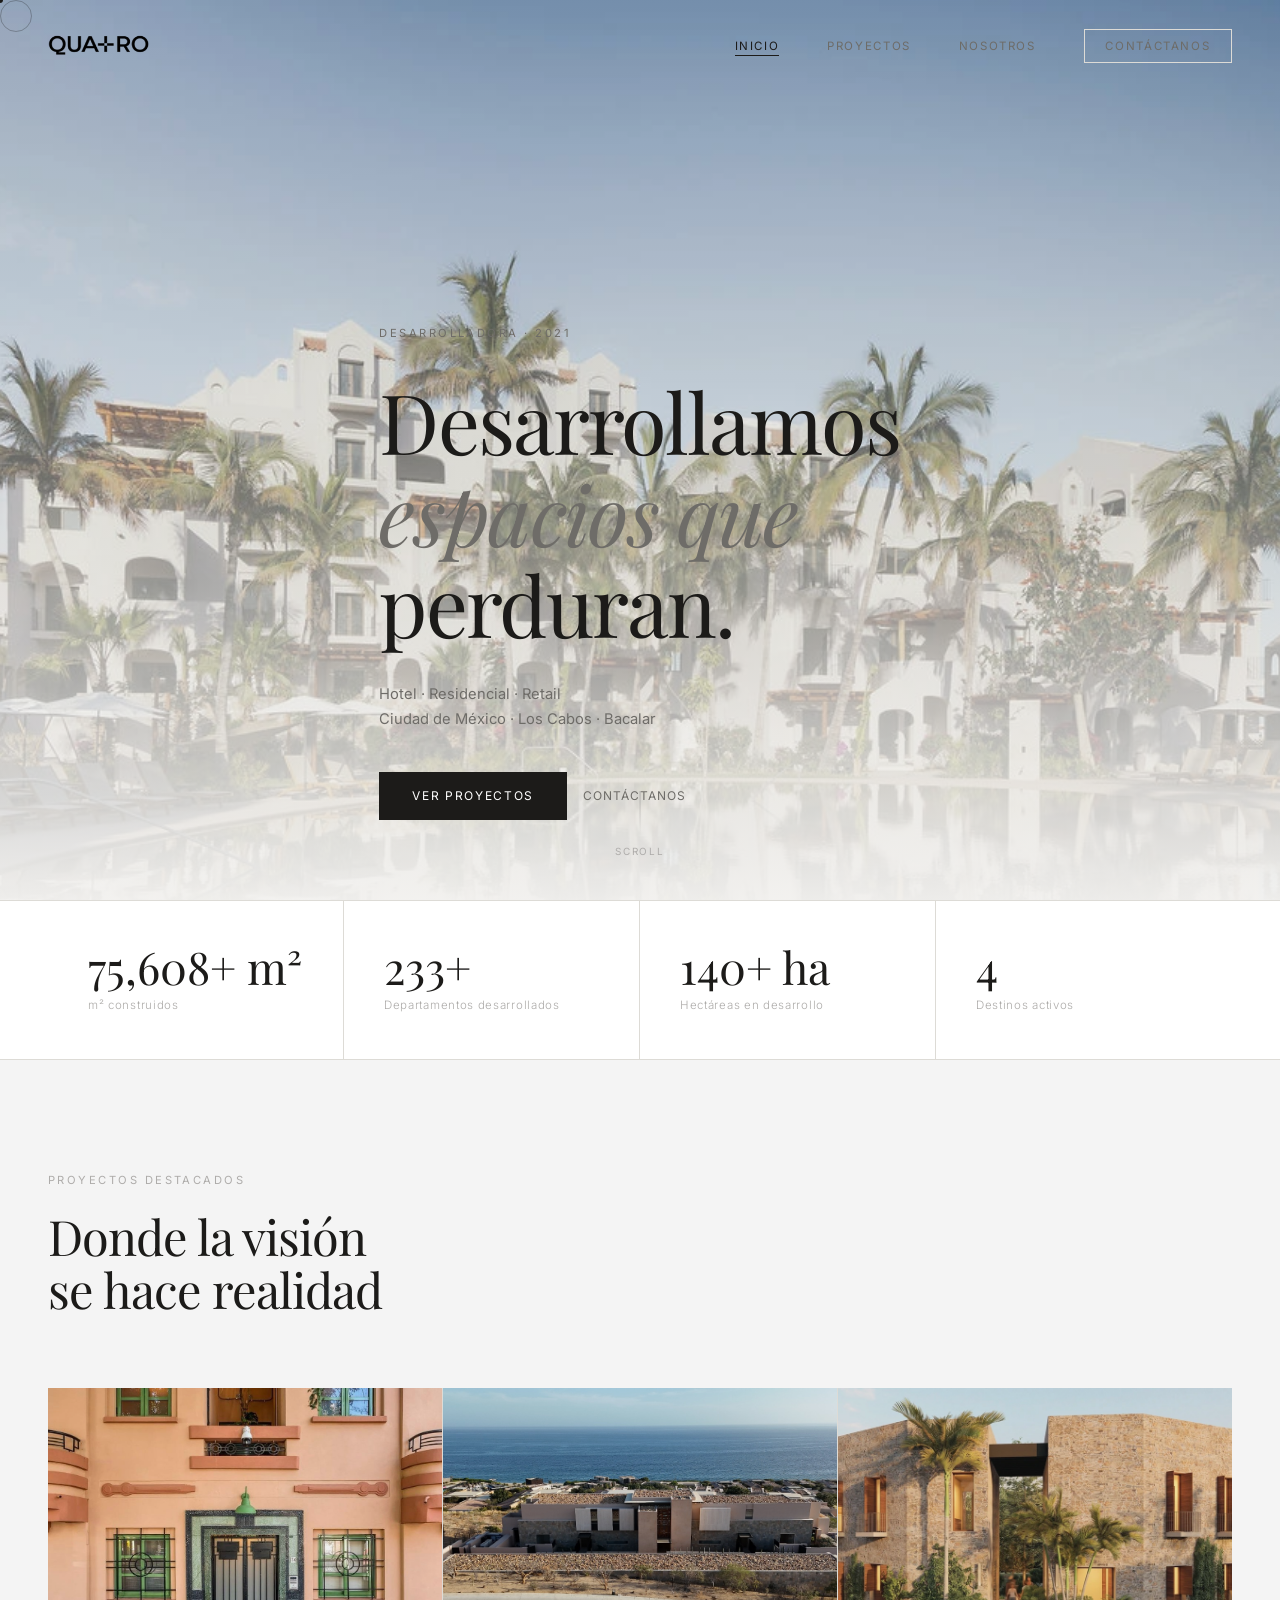
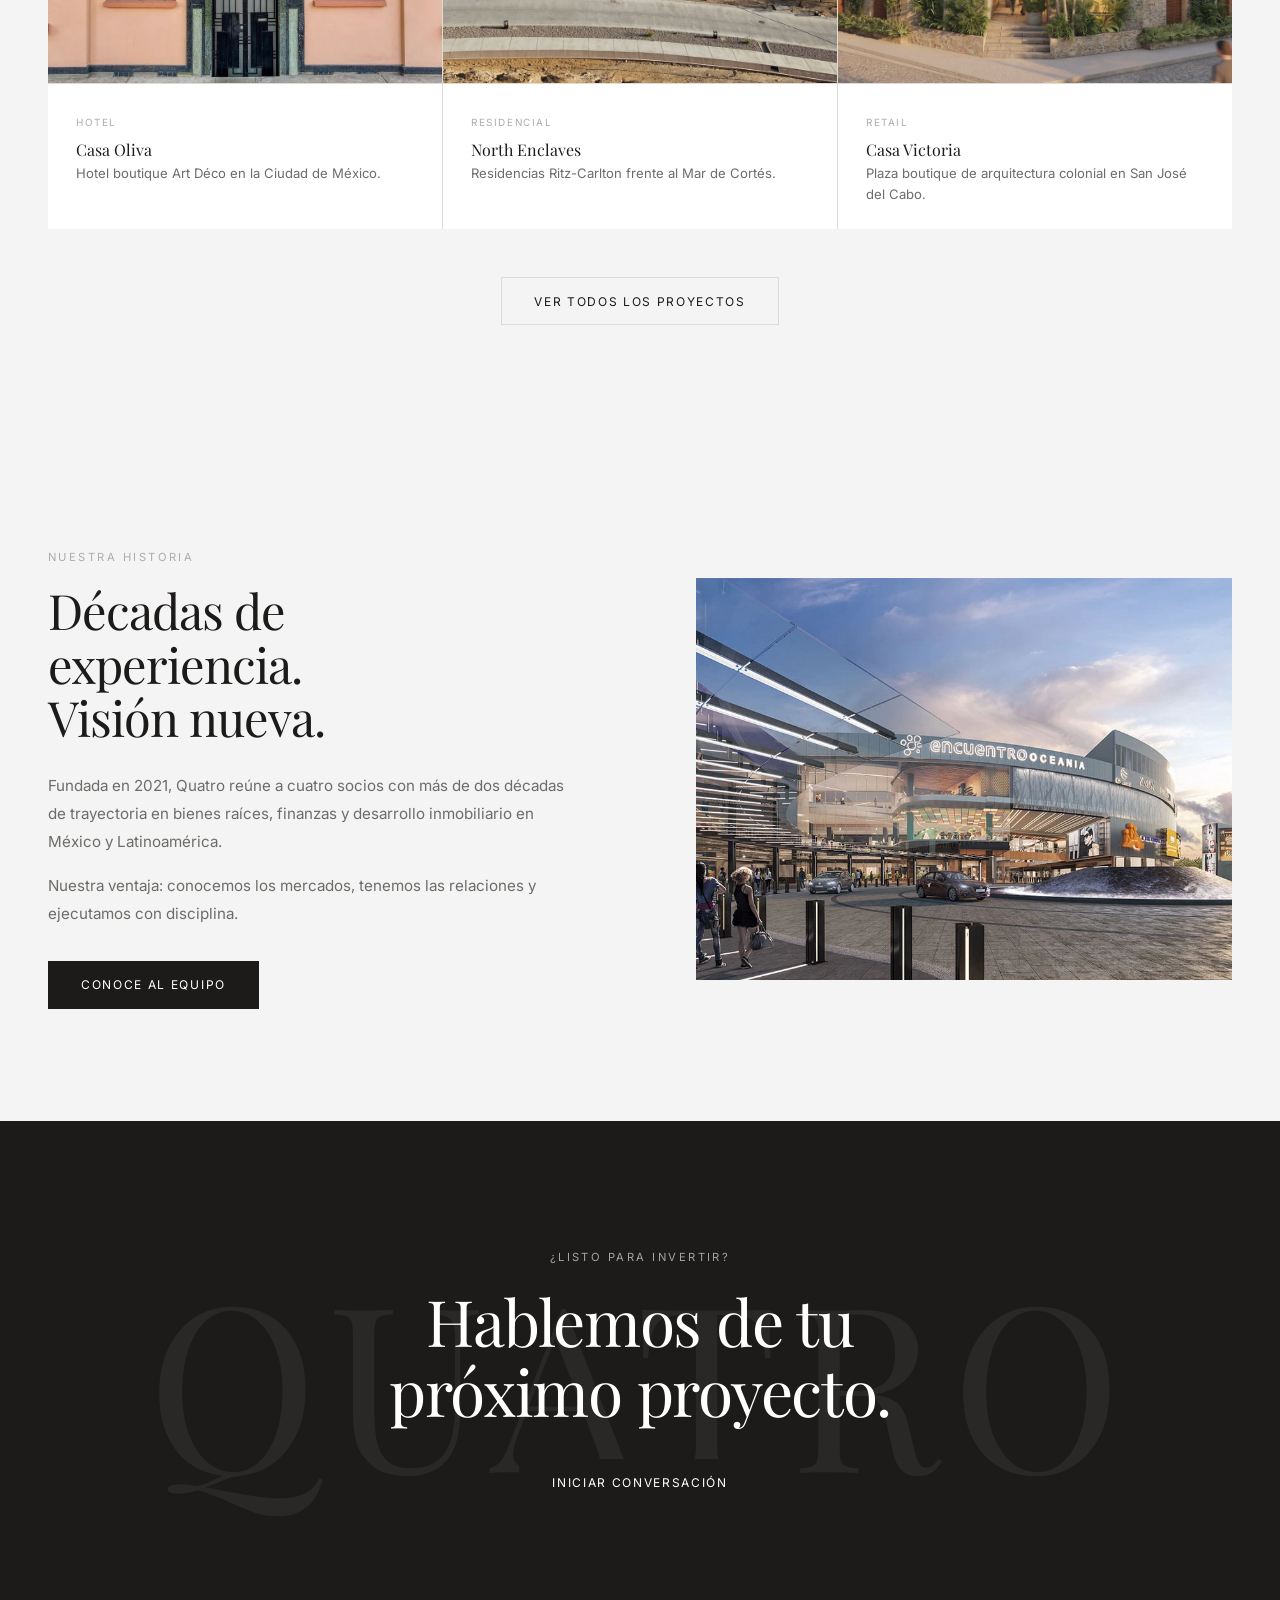
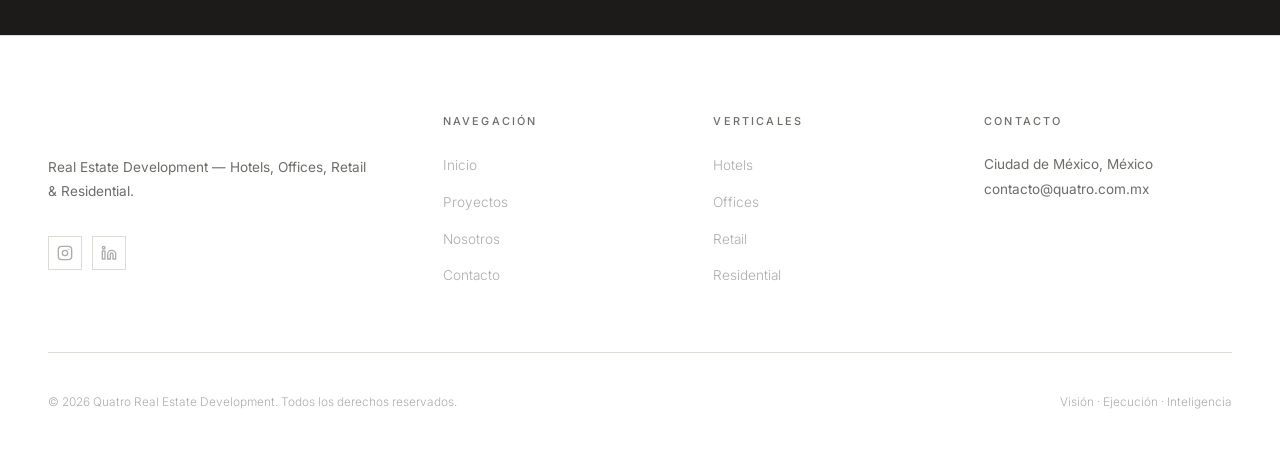
==== index.html @ 4f115f93 "Fix CTA watermark: restore large text styling in CSS Revert cta-watermark from image-based approach " ====
<!DOCTYPE html>
<html lang="es">
<head>
  <meta charset="UTF-8" />
  <meta name="viewport" content="width=device-width, initial-scale=1.0" />
  <title>Quatro Real Estate Development</title>
  <meta name="description" content="Desarrolladora inmobiliaria en Hotels, Offices, Retail y Residential. Ciudad de México · Los Cabos · Bacalar." />
  <link rel="preconnect" href="https://fonts.googleapis.com" />
  <link rel="preconnect" href="https://fonts.gstatic.com" crossorigin />
  <link href="https://fonts.googleapis.com/css2?family=Playfair+Display:ital,wght@0,400;0,700;1,400;1,700&family=Inter:wght@300;400;500;600&display=swap" rel="stylesheet" />
  <link rel="stylesheet" href="css/styles.css" />
</head>
<body>
  <div id="cursor-dot"></div>
  <div id="cursor-ring"></div>
  <div class="progress-bar"></div>

  <nav class="navbar">
    <div class="container">
      <a href="index.html" class="nav-logo"><img src="images/logo.png" alt="Quatro" class="logo-img" /></a>
      <ul class="nav-links">
        <li><a href="index.html" class="active">Inicio</a></li>
        <li><a href="proyectos.html">Proyectos</a></li>
        <li><a href="nosotros.html">Nosotros</a></li>
        <li><a href="contacto.html" class="nav-cta">Contáctanos</a></li>
      </ul>
      <button class="hamburger" aria-label="Menú"><span></span><span></span><span></span></button>
    </div>
  </nav>

  <section class="hero">
    <div class="hero-media">
      <img src="images/casa-nima/photo-7.webp" alt="Quatro Development" />
    </div>
    <div class="hero-overlay"></div>
    <div class="container hero-content">
      <div class="hero-label reveal">Desarrolladora · 2021</div>
      <h1 class="hero-title reveal reveal-delay-1">Desarrollamos<br><em>espacios que</em><br>perduran.</h1>
      <p class="hero-sub reveal reveal-delay-2">Hotel · Residencial · Retail<br>Ciudad de México · Los Cabos · Bacalar</p>
      <div class="hero-actions reveal reveal-delay-3">
        <a href="proyectos.html" class="btn btn-primary">Ver proyectos</a>
        <a href="contacto.html" class="btn btn-ghost">Contáctanos</a>
      </div>
    </div>
    <div class="hero-scroll-hint"><div class="scroll-line"></div><span>Scroll</span></div>
  </section>

  <div class="stats-strip">
    <div class="container stats-grid">
      <div class="stat-block reveal">
        <div class="stat-num" data-target="80000" data-suffix="+ m²">0 m²</div>
        <div class="stat-label">m² construidos</div>
      </div>
      <div class="stat-block reveal reveal-delay-1">
        <div class="stat-num" data-target="250" data-suffix="+">0+</div>
        <div class="stat-label">Departamentos desarrollados</div>
      </div>
      <div class="stat-block reveal reveal-delay-2">
        <div class="stat-num" data-target="150" data-suffix="+ ha">0 ha</div>
        <div class="stat-label">Hectáreas en desarrollo</div>
      </div>
      <div class="stat-block reveal reveal-delay-3">
        <div class="stat-num" data-target="4">0</div>
        <div class="stat-label">Destinos activos</div>
      </div>
    </div>
  </div>

  <section class="section-pad">
    <div class="container">
      <div class="section-header reveal">
        <span class="section-label">Proyectos destacados</span>
        <h2>Donde la visión<br>se hace realidad</h2>
      </div>
      <div class="project-grid">
        <div class="project-card reveal" data-category="hotel">
          <div class="project-card-img">
            <img src="images/casa-oliva/photo-2.jpeg" alt="Casa Oliva" />
          </div>
          <div class="project-card-info">
            <span class="proj-tag">Hotel</span>
            <h4>Casa Oliva</h4>
            <p>Hotel boutique Art Déco en la Ciudad de México.</p>
          </div>
        </div>
        <div class="project-card reveal reveal-delay-1" data-category="residencial">
          <div class="project-card-img">
            <img src="images/north-enclaves/photo-3.jpeg" alt="North Enclaves" />
          </div>
          <div class="project-card-info">
            <span class="proj-tag">Residencial</span>
            <h4>North Enclaves</h4>
            <p>Residencias Ritz-Carlton frente al Mar de Cortés.</p>
          </div>
        </div>
        <div class="project-card reveal reveal-delay-2" data-category="retail">
          <div class="project-card-img">
            <img src="images/victoria-san-jose/photo-new-1.jpeg" alt="Casa Victoria" />
          </div>
          <div class="project-card-info">
            <span class="proj-tag">Retail</span>
            <h4>Casa Victoria</h4>
            <p>Plaza boutique de arquitectura colonial en San José del Cabo.</p>
          </div>
        </div>
      </div>
      <div style="text-align:center;margin-top:3rem;" class="reveal">
        <a href="proyectos.html" class="btn btn-outline">Ver todos los proyectos</a>
      </div>
    </div>
  </section>

  <section class="section-pad">
    <div class="container">
      <div class="legacy-layout">
        <div class="legacy-text reveal-left">
          <span class="section-label">Nuestra historia</span>
          <h2>Décadas de<br>experiencia.<br>Visión nueva.</h2>
          <p>Fundada en 2021, Quatro reúne a cuatro socios con más de dos décadas de trayectoria en bienes raíces, finanzas y desarrollo inmobiliario en México y Latinoamérica.</p>
          <p style="margin-top:1rem;">Nuestra ventaja: conocemos los mercados, tenemos las relaciones y ejecutamos con disciplina.</p>
          <a href="nosotros.html" class="btn btn-primary" style="margin-top:2rem;">Conoce al equipo</a>
        </div>
        <div class="legacy-image reveal">
          <img src="images/encuentro-oceania.png" alt="Encuentro Oceanía" />
        </div>
      </div>
    </div>
  </section>

  <section class="cta-section">
    <div class="cta-watermark">QUATRO</div>
    <div class="container" style="position:relative;z-index:2;text-align:center;">
      <span class="section-label reveal" style="color:rgba(255,255,255,0.6)">¿Listo para invertir?</span>
      <h2 class="reveal reveal-delay-1" style="color:#fff;font-size:clamp(2rem,5vw,4rem);margin:1rem 0 2rem;">Hablemos de tu<br>próximo proyecto.</h2>
      <a href="contacto.html" class="btn btn-primary reveal reveal-delay-2">Iniciar conversación</a>
    </div>
  </section>

  <footer class="footer">
    <div class="container">
      <div class="footer-grid">
        <div class="footer-brand">
          <div class="nav-logo"><img src="images/logo.png" alt="Quatro" class="logo-img logo-img--footer" /></div>
          <p>Real Estate Development — Hotels, Offices, Retail &amp; Residential.</p>
          <div class="footer-social">
            <a href="#" class="social-btn" aria-label="Instagram"><svg width="16" height="16" fill="none" stroke="currentColor" stroke-width="2" viewBox="0 0 24 24"><rect x="2" y="2" width="20" height="20" rx="5"/><circle cx="12" cy="12" r="4"/><circle cx="17.5" cy="6.5" r="1" fill="currentColor" stroke="none"/></svg></a>
            <a href="#" class="social-btn" aria-label="LinkedIn"><svg width="16" height="16" fill="none" stroke="currentColor" stroke-width="2" viewBox="0 0 24 24"><path d="M16 8a6 6 0 016 6v7h-4v-7a2 2 0 00-4 0v7h-4v-7a6 6 0 016-6z"/><rect x="2" y="9" width="4" height="12"/><circle cx="4" cy="4" r="2"/></svg></a>
          </div>
        </div>
        <div class="footer-col">
          <h4>Navegación</h4>
          <ul>
            <li><a href="index.html">Inicio</a></li>
            <li><a href="proyectos.html">Proyectos</a></li>
            <li><a href="nosotros.html">Nosotros</a></li>
            <li><a href="contacto.html">Contacto</a></li>
          </ul>
        </div>
        <div class="footer-col">
          <h4>Verticales</h4>
          <ul>
            <li><a href="proyectos.html">Hotels</a></li>
            <li><a href="proyectos.html">Offices</a></li>
            <li><a href="proyectos.html">Retail</a></li>
            <li><a href="proyectos.html">Residential</a></li>
          </ul>
        </div>
        <div class="footer-col">
          <h4>Contacto</h4>
          <p style="font-size:0.85rem;color:var(--text-2);line-height:1.8;">Ciudad de México, México<br>contacto@quatro.com.mx</p>
        </div>
      </div>
      <div class="footer-bottom">
        <span>© 2026 Quatro Real Estate Development. Todos los derechos reservados.</span>
        <span>Visión · Ejecución · Inteligencia</span>
      </div>
    </div>
  </footer>

  <script src="js/main.js?v=1782406433"></script>
</body>
</html>
---- css/styles.css ----
/* ===== RESET ===== */
*, *::before, *::after { box-sizing: border-box; margin: 0; padding: 0; }
html { scroll-behavior: smooth; font-size: 16px; }

:root {
  --bg:       #F4F4F4;
  --bg-2:     #EBEBEB;
  --bg-3:     #E0E0E0;
  --text:     #1C1B19;
  --text-2:   #6E6C68;
  --text-3:   #AEACAA;
  --accent:   #1C1B19;
  --border:   #DDDBD6;
  --white:    #FFFFFF;
  --black:    #111110;
  --font-s:   'Inter', system-ui, sans-serif;
  --font-h:   'Playfair Display', Georgia, serif;
  --ease:     cubic-bezier(0.16, 1, 0.3, 1);
  --t:        0.6s;
}

body {
  font-family: var(--font-s);
  background: var(--bg);
  color: var(--text);
  line-height: 1.6;
  overflow-x: hidden;
  cursor: none;
}

a { color: inherit; text-decoration: none; }
img { max-width: 100%; display: block; object-fit: cover; }
ul { list-style: none; }
button { cursor: none; font-family: var(--font-s); }

/* ===== CUSTOM CURSOR ===== */
#cursor-dot {
  position: fixed; z-index: 9999; pointer-events: none;
  width: 6px; height: 6px; border-radius: 50%;
  background: var(--text);
  transform: translate(-50%,-50%);
  transition: width 0.3s var(--ease), height 0.3s var(--ease);
}
#cursor-ring {
  position: fixed; z-index: 9998; pointer-events: none;
  width: 32px; height: 32px; border-radius: 50%;
  border: 1px solid rgba(28,27,25,0.28);
  transform: translate(-50%,-50%);
  transition: width 0.4s var(--ease), height 0.4s var(--ease), opacity 0.3s;
}
#cursor-ring.expand { width: 52px; height: 52px; opacity: 0.5; }

/* ===== TYPOGRAPHY ===== */
h1,h2,h3,h4 {
  font-family: var(--font-h);
  font-weight: 400;
  line-height: 1.1;
}
h1 { font-size: clamp(2.8rem, 6.5vw, 6rem); letter-spacing: -0.02em; }
h2 { font-size: clamp(1.9rem, 3.8vw, 3.2rem); letter-spacing: -0.02em; }
h3 { font-size: clamp(1.2rem, 2.2vw, 1.8rem); }
h4 { font-size: 1.1rem; }

.section-label {
  display: block;
  font-size: 0.7rem; font-weight: 400;
  letter-spacing: 0.22em; text-transform: uppercase;
  color: var(--text-3);
  margin-bottom: 1.2rem;
}

/* ===== LAYOUT ===== */
.container { max-width: 1320px; margin: 0 auto; padding: 0 3rem; }

/* ===== SCROLL REVEAL ===== */
.reveal {
  opacity: 0; transform: translateY(32px);
  transition: opacity 1s var(--ease), transform 1s var(--ease);
}
.reveal.visible { opacity: 1; transform: none; }
.reveal-delay-1 { transition-delay: 0.12s; }
.reveal-delay-2 { transition-delay: 0.22s; }
.reveal-delay-3 { transition-delay: 0.32s; }
.reveal-delay-4 { transition-delay: 0.44s; }
.reveal-left {
  opacity: 0; transform: translateX(-32px);
  transition: opacity 1s var(--ease), transform 1s var(--ease);
}
.reveal-left.visible { opacity: 1; transform: none; }

/* ===== PROGRESS BAR ===== */
.progress-bar {
  position: fixed; top: 0; left: 0; right: 0; z-index: 9997;
  height: 1px; background: var(--text-3);
  transform-origin: left; transform: scaleX(0);
  transition: transform 0.1s;
}

/* ===== BUTTONS ===== */
.btn {
  display: inline-flex; align-items: center; gap: 0.6rem;
  padding: 0.85rem 2rem; font-size: 0.75rem; font-weight: 400;
  letter-spacing: 0.14em; text-transform: uppercase;
  border: 1px solid transparent; transition: all 0.35s var(--ease);
  position: relative; overflow: hidden;
}
.btn::before {
  content: ''; position: absolute; inset: 0;
  background: var(--text); transform: translateY(101%);
  transition: transform 0.4s var(--ease);
}
.btn span, .btn svg { position: relative; z-index: 1; }

.btn-primary {
  background: var(--text); color: var(--white);
  border-color: var(--text);
}
.btn-primary::before { background: var(--black); }
.btn-primary:hover { color: var(--white); }
.btn-primary:hover::before { transform: translateY(0); }

.btn-outline {
  background: transparent; color: var(--text);
  border-color: var(--border);
}
.btn-outline::before { background: var(--text); }
.btn-outline:hover { color: var(--white); border-color: var(--text); }
.btn-outline:hover::before { transform: translateY(0); }

.btn-ghost {
  background: transparent; color: var(--text-2);
  border: none; padding: 0; letter-spacing: 0.08em;
}
.btn-ghost::before { display: none; }
.btn-ghost:hover { color: var(--text); }

.btn-white {
  background: var(--white); color: var(--text); border-color: var(--white);
}
.btn-white::before { background: var(--bg-2); }
.btn-white:hover { color: var(--text); }
.btn-white:hover::before { transform: translateY(0); }

.btn-outline-white {
  background: transparent; color: var(--white);
  border: 1px solid rgba(255,255,255,0.25);
}
.btn-outline-white::before { background: rgba(255,255,255,0.08); }
.btn-outline-white:hover { color: var(--white); }
.btn-outline-white:hover::before { transform: translateY(0); }

/* ===== NAVBAR ===== */
.navbar {
  position: fixed; top: 0; left: 0; right: 0; z-index: 1000;
  padding: 2rem 0;
  transition: padding 0.4s var(--ease), background 0.4s, border-color 0.4s;
  border-bottom: 1px solid transparent;
}
.navbar.scrolled {
  padding: 1.1rem 0;
  background: rgba(245,244,242,0.94);
  backdrop-filter: blur(24px);
  -webkit-backdrop-filter: blur(24px);
  border-bottom-color: var(--border);
}
.navbar .container { display: flex; align-items: center; justify-content: space-between; }

.nav-logo {
  font-family: var(--font-h);
  font-size: 1.35rem; font-weight: 400;
  letter-spacing: 0.12em; color: var(--text);
}
.nav-logo span { font-weight: 300; }
.logo-img { height: 22px; width: auto; display: block; }
.logo-img--footer { filter: invert(1); height: 20px; }

.nav-links { display: flex; align-items: center; gap: 3rem; }
.nav-links a {
  font-size: 0.72rem; font-weight: 400; letter-spacing: 0.14em;
  text-transform: uppercase; color: var(--text-2);
  transition: color 0.3s; position: relative;
}
.nav-links a::after {
  content: ''; position: absolute; bottom: -3px; left: 0;
  width: 0; height: 1px; background: var(--text);
  transition: width 0.35s var(--ease);
}
.nav-links a:hover, .nav-links a.active { color: var(--text); }
.nav-links a:hover::after, .nav-links a.active::after { width: 100%; }

.nav-cta {
  font-size: 0.7rem; font-weight: 400; letter-spacing: 0.14em;
  text-transform: uppercase; color: var(--text);
  border: 1px solid var(--border); padding: 0.55rem 1.3rem;
  transition: all 0.3s var(--ease);
}
.nav-cta:hover { background: var(--text); color: var(--white); border-color: var(--text); }
.nav-cta::after { display: none; }

.hamburger { display: none; flex-direction: column; gap: 5px; cursor: none; padding: 4px; background: none; border: none; }
.hamburger span { display: block; width: 22px; height: 1px; background: var(--text); transition: 0.3s; }
.hamburger.open span:nth-child(1) { transform: translateY(6px) rotate(45deg); }
.hamburger.open span:nth-child(2) { opacity: 0; }
.hamburger.open span:nth-child(3) { transform: translateY(-6px) rotate(-45deg); }

/* ===== HERO ===== */
.hero {
  min-height: 100vh; position: relative; overflow: hidden;
  display: flex; align-items: flex-end;
  padding-bottom: 5rem;
}
.hero-media {
  position: absolute; inset: 0; z-index: 0;
}
.hero-media img {
  width: 100%; height: 100%; object-fit: cover;
  transform: scale(1.05);
}
.hero-overlay {
  position: absolute; inset: 0; z-index: 1;
  background: linear-gradient(
    to bottom,
    rgba(245,244,242,0.1) 0%,
    rgba(245,244,242,0.45) 55%,
    rgba(245,244,242,0.96) 100%
  );
}
.hero-content {
  position: relative; z-index: 2;
  padding-top: 9rem;
}
.hero-label {
  font-size: 0.7rem; letter-spacing: 0.22em; text-transform: uppercase;
  color: var(--text-2); margin-bottom: 2rem; display: block;
}
.hero-title { max-width: 880px; margin-bottom: 2rem; }
.hero-title em { font-style: italic; font-weight: 300; color: var(--text-2); }
.hero-sub { color: var(--text-2); font-size: 0.92rem; margin-bottom: 2.5rem; line-height: 1.7; }
.hero-actions { display: flex; gap: 1rem; }

.hero-scroll-hint {
  position: absolute; bottom: 2.5rem; left: 50%; transform: translateX(-50%);
  z-index: 2; display: flex; flex-direction: column; align-items: center; gap: 0.6rem;
  color: var(--text-3); font-size: 0.62rem; letter-spacing: 0.2em; text-transform: uppercase;
}
.scroll-line {
  width: 1px; height: 44px;
  background: linear-gradient(to bottom, var(--text-3), transparent);
  animation: scrollPulse 2.5s ease-in-out infinite;
}
@keyframes scrollPulse {
  0%,100% { opacity:1; transform: scaleY(1) translateY(0); transform-origin: top; }
  50% { opacity:0.25; transform: scaleY(0.4) translateY(0); transform-origin: top; }
}

/* ===== STATS STRIP ===== */
.stats-strip {
  border-top: 1px solid var(--border);
  border-bottom: 1px solid var(--border);
  background: var(--white);
}
.stats-grid {
  display: grid; grid-template-columns: repeat(4,1fr);
}
.stat-block {
  padding: 2.75rem 2.5rem;
  border-right: 1px solid var(--border);
  transition: background 0.4s;
}
.stat-block:last-child { border-right: none; }
.stat-block:hover { background: var(--bg); }
.stat-num {
  font-family: var(--font-h);
  font-size: clamp(2.2rem, 3.5vw, 3.5rem);
  font-weight: 300; line-height: 1;
  color: var(--text); margin-bottom: 0.4rem;
  display: block;
}
.stat-label { font-size: 0.72rem; color: var(--text-3); letter-spacing: 0.06em; font-weight: 300; }

/* ===== SECTION HELPERS ===== */
.section-pad { padding: 7rem 0; }
.section-dark { background: var(--black); }
.section-dark .section-label { color: rgba(255,255,255,0.3); }
.section-dark h2 { color: var(--white); }
.section-dark p { color: rgba(255,255,255,0.55); }
.section-header { margin-bottom: 4.5rem; }
.section-header h2 { margin-top: 0.5rem; }
.section-header p { color: var(--text-2); max-width: 500px; margin-top: 1rem; font-size: 0.95rem; line-height: 1.75; }

/* ===== PROJECT FEATURED ===== */
.project-featured {
  display: grid; grid-template-columns: 1fr 1fr;
  border: 1px solid var(--border);
}
.project-featured-img {
  aspect-ratio: 4/3; overflow: hidden;
}
.project-featured-img img {
  width: 100%; height: 100%; object-fit: cover;
  transition: transform 0.9s var(--ease);
}
.project-featured:hover .project-featured-img img { transform: scale(1.04); }
.project-featured-info {
  padding: 4rem; background: var(--white);
  display: flex; flex-direction: column; justify-content: space-between;
}

/* ===== PROJECT GRID ===== */
.project-grid {
  display: grid; grid-template-columns: repeat(3,1fr);
  gap: 1px; background: var(--border);
  margin-top: 1px;
}
.project-card { overflow: hidden; background: var(--white); }
.project-card-img { overflow: hidden; aspect-ratio: 4/3; }
.project-card-img img {
  width: 100%; height: 100%; object-fit: cover;
  transition: transform 0.7s var(--ease);
  filter: brightness(0.95);
}
.project-card:hover .project-card-img img { transform: scale(1.06); filter: brightness(1); }
.project-card-info {
  padding: 1.5rem 1.75rem; border-top: 1px solid var(--border); background: var(--white);
}
.project-card-info h4 { font-size: 1rem; margin-bottom: 0.3rem; font-weight: 400; }
.project-card-info p { color: var(--text-2); font-size: 0.82rem; line-height: 1.6; margin-top: 0.3rem; }

/* ===== PROJ TAGS & META ===== */
.proj-tag {
  display: inline-block;
  font-size: 0.62rem; letter-spacing: 0.16em; text-transform: uppercase;
  color: var(--text-3); margin-bottom: 0.6rem;
}
.proj-meta {
  display: flex; align-items: center; gap: 0.5rem;
  font-size: 0.78rem; color: var(--text-3); margin-top: 0.75rem;
  font-weight: 300;
}

/* ===== LEGACY LAYOUT ===== */
.legacy-layout {
  display: grid; grid-template-columns: 1fr 1fr; gap: 7rem; align-items: center;
}
.legacy-text .section-label { margin-bottom: 1rem; }
.legacy-text h2 { margin-bottom: 1.75rem; }
.legacy-text p { color: var(--text-2); line-height: 1.85; font-size: 0.95rem; }
.legacy-image img { width: 100%; aspect-ratio: 4/3; object-fit: cover; }

/* ===== LEGACY CARDS (projects page) ===== */
.legacy-cards {
  display: grid; grid-template-columns: repeat(3,1fr);
  gap: 1px; background: rgba(255,255,255,0.06); margin-top: 4rem;
}
.legacy-card {
  background: var(--black); padding: 3rem 2.5rem;
  display: flex; gap: 2rem;
  transition: background 0.3s;
}
.legacy-card:hover { background: #191816; }
.legacy-card-num {
  font-family: var(--font-h); font-size: 3rem; font-weight: 300;
  color: rgba(255,255,255,0.12); line-height: 1; flex-shrink: 0;
}
.legacy-card-info h4 { color: var(--white); font-size: 1rem; margin-bottom: 0.4rem; font-weight: 400; }
.legacy-card-info p { color: rgba(255,255,255,0.45); font-size: 0.82rem; line-height: 1.7; }

/* ===== PILLARS ===== */
.pillars-grid { display: grid; grid-template-columns: repeat(3,1fr); gap: 1px; background: rgba(255,255,255,0.07); }
.pillar-card {
  padding: 2.75rem 2rem; background: var(--black);
  transition: background 0.3s;
  display: flex; flex-direction: column;
}
.pillar-card--img { padding: 0; overflow: hidden; }
.pillar-card--img .pillar-img { height: 200px; overflow: hidden; flex-shrink: 0; }
.pillar-card--img .pillar-img img { width: 100%; height: 100%; object-fit: cover; filter: brightness(0.75); display: block; }
.pillar-card--img .pillar-body { padding: 2rem 2rem 1.5rem; display: flex; flex-direction: column; flex: 1; }
.pillar-card:hover { background: #181715; }
.pillar-num {
  font-family: var(--font-h); font-size: 0.72rem;
  color: rgba(255,255,255,0.28); margin-bottom: 2rem;
  letter-spacing: 0.1em; font-weight: 300;
}
.pillar-card h3 { font-size: 1.1rem; margin-bottom: 0.75rem; color: var(--white); font-weight: 400; }
.pillar-card p { color: rgba(255,255,255,0.45); font-size: 0.85rem; line-height: 1.75; }
.pillar-arrow { color: rgba(255,255,255,0.2); font-size: 1rem; margin-top: auto; padding-top: 2rem; }
.pillar-project-name { font-size: 0.78rem; color: rgba(255,255,255,0.4); margin-bottom: 0.5rem; letter-spacing: 0.04em; }

/* ===== CTA SECTION ===== */
.cta-section {
  background: var(--text); padding: 8rem 0;
  position: relative; overflow: hidden;
}
.cta-watermark {
  position: absolute; top: 50%; left: 50%; transform: translate(-50%,-50%);
  font-family: var(--font-h); font-size: clamp(5rem, 18vw, 18rem);
  font-weight: 300; color: rgba(255,255,255,0.06); white-space: nowrap;
  pointer-events: none; letter-spacing: 0.05em;
}

/* ===== FOOTER ===== */
footer { background: var(--white); border-top: 1px solid var(--border); padding: 5rem 0 3rem; }
.footer-grid {
  display: grid; grid-template-columns: 1.6fr 1fr 1fr 1.2fr;
  gap: 4rem; padding-bottom: 4rem; border-bottom: 1px solid var(--border); margin-bottom: 2.5rem;
}
.footer-brand .nav-logo { margin-bottom: 1.25rem; display: block; }
.footer-brand p { color: var(--text-2); font-size: 0.85rem; line-height: 1.75; }
.footer-social { display: flex; gap: 0.6rem; margin-top: 2rem; }
.social-btn {
  width: 34px; height: 34px; border: 1px solid var(--border);
  display: flex; align-items: center; justify-content: center;
  color: var(--text-3); transition: all 0.3s; text-decoration: none;
}
.social-btn:hover { border-color: var(--text); color: var(--text); }
.footer-col h4 {
  font-size: 0.68rem; letter-spacing: 0.2em; text-transform: uppercase;
  color: var(--text-2); margin-bottom: 1.5rem; font-family: var(--font-s); font-weight: 500;
}
.footer-col ul { display: flex; flex-direction: column; gap: 0.7rem; }
.footer-col ul a { font-size: 0.85rem; color: var(--text-3); transition: color 0.25s; font-weight: 300; }
.footer-col ul a:hover { color: var(--text); }
.footer-bottom {
  display: flex; justify-content: space-between; align-items: center;
  font-size: 0.74rem; color: var(--text-3); font-weight: 300;
}

/* ===== PAGE HERO (inner pages) ===== */
.page-hero {
  padding: 11rem 0 5.5rem;
  background: var(--bg); position: relative; overflow: hidden;
  border-bottom: 1px solid var(--border);
}
.page-hero::before {
  content: attr(data-title);
  position: absolute; right: 2rem; bottom: -0.8rem;
  font-family: var(--font-h); font-size: 13vw; font-weight: 300;
  color: var(--border); white-space: nowrap; pointer-events: none;
  line-height: 1; letter-spacing: -0.03em;
}
.page-hero h1 { max-width: 700px; margin-bottom: 0.75rem; }
.page-hero p { color: var(--text-2); font-size: 1rem; max-width: 480px; margin-top: 1.25rem; line-height: 1.75; }
.breadcrumb {
  display: flex; align-items: center; gap: 0.5rem;
  font-size: 0.7rem; color: var(--text-3); margin-bottom: 2rem; letter-spacing: 0.04em; font-weight: 300;
}
.breadcrumb a { color: var(--text-2); }
.breadcrumb a:hover { color: var(--text); }

/* ===== FILTER BAR ===== */
.filter-bar { padding: 1.75rem 0; border-bottom: 1px solid var(--border); background: var(--white); }
.filter-btn {
  padding: 0.4rem 1rem; border: 1px solid var(--border);
  background: transparent; color: var(--text-3);
  font-size: 0.7rem; letter-spacing: 0.14em; text-transform: uppercase;
  transition: all 0.3s; font-family: var(--font-s); cursor: none; font-weight: 400;
}
.filter-btn:hover { border-color: var(--text-2); color: var(--text-2); }
.filter-btn.active { border-color: var(--text); color: var(--text); background: var(--text); color: var(--white); }

/* ===== PROJECT ROW (projects page) ===== */
.proj-row {
  display: grid; grid-template-columns: 1fr 1fr; gap: 6rem;
  align-items: center; padding: 6rem 0; border-bottom: 1px solid var(--border);
}
.proj-row:last-child { border-bottom: none; }
.proj-row-reverse { direction: rtl; }
.proj-row-reverse > * { direction: ltr; }
.proj-row-img { overflow: hidden; }
.proj-row-img img { width: 100%; aspect-ratio: 4/3; object-fit: cover; transition: transform 0.9s var(--ease); }
.proj-row:hover .proj-row-img img { transform: scale(1.03); }
.proj-row-info h2 { margin-bottom: 1rem; }
.proj-row-info p { color: var(--text-2); line-height: 1.85; font-size: 0.93rem; }

/* ===== PROJECT ENTRY LIST (new scroll layout) ===== */
.projects-list { display: flex; flex-direction: column; }
.project-entry {
  display: grid; grid-template-columns: 1fr 1fr;
  min-height: 520px; cursor: pointer; position: relative;
  overflow: hidden;
  border-bottom: 1px solid var(--border);
  transition: background 0.4s;
}
.project-entry:nth-child(even) { direction: rtl; }
.project-entry:nth-child(even) > * { direction: ltr; }
.project-entry-img {
  overflow: hidden; position: relative;
}
.project-entry-img img {
  width: 100%; height: 100%; object-fit: cover;
  transition: transform 1s var(--ease), filter 0.6s;
  filter: brightness(0.93);
}
.project-entry:hover .project-entry-img img { transform: scale(1.05); filter: brightness(1); }
.project-entry-overlay {
  position: absolute; inset: 0;
  background: rgba(28,27,25,0); transition: background 0.4s;
  display: flex; align-items: flex-end; padding: 2.5rem;
}
.project-entry:hover .project-entry-overlay { background: rgba(28,27,25,0.18); }
.project-entry-num {
  position: absolute; top: 1.75rem; left: 2rem;
  font-family: var(--font-h); font-size: 0.7rem; font-weight: 300;
  color: rgba(255,255,255,0.55); letter-spacing: 0.12em; z-index: 2;
}
.project-entry-info {
  display: flex; flex-direction: column; justify-content: center;
  padding: 4rem 5rem; background: var(--white);
  transition: background 0.3s;
}
.project-entry:hover .project-entry-info { background: var(--bg); }
.project-entry-info h2 {
  font-size: clamp(1.6rem, 2.8vw, 2.6rem);
  margin: 0.5rem 0 1.1rem; font-weight: 400;
}
.project-entry-info p { color: var(--text-2); font-size: 0.9rem; line-height: 1.8; max-width: 380px; }
.project-entry-cta {
  margin-top: 2rem; display: inline-flex; align-items: center; gap: 0.6rem;
  font-size: 0.68rem; letter-spacing: 0.18em; text-transform: uppercase;
  color: var(--text-2); transition: color 0.3s; background: none; border: none;
  font-family: var(--font-s); cursor: none; padding: 0;
}
.project-entry-cta::after {
  content: '→'; transition: transform 0.3s var(--ease);
}
.project-entry:hover .project-entry-cta { color: var(--text); }
.project-entry:hover .project-entry-cta::after { transform: translateX(5px); }

/* ===== PROJECT DETAIL MODAL ===== */
.project-modal {
  position: fixed; inset: 0; z-index: 10000;
  background: rgba(12,11,10,0.0);
  display: flex; align-items: stretch;
  opacity: 0; pointer-events: none;
  transition: opacity 0.4s var(--ease), background 0.4s;
}
.project-modal.open {
  opacity: 1; pointer-events: all;
  background: rgba(12,11,10,0.88);
}
.project-modal-inner {
  position: relative; margin: auto;
  background: var(--white); width: min(1180px, 95vw);
  max-height: 92vh; overflow: hidden;
  display: grid; grid-template-columns: 1.1fr 1fr;
  transform: translateY(24px); transition: transform 0.45s var(--ease);
}
.project-modal.open .project-modal-inner { transform: translateY(0); }
.pm-close {
  position: absolute; top: 1.5rem; right: 1.75rem; z-index: 10;
  background: rgba(245,244,242,0.85); border: none;
  width: 38px; height: 38px; border-radius: 50%;
  display: flex; align-items: center; justify-content: center;
  font-size: 1rem; color: var(--text-2); cursor: none;
  transition: background 0.25s, color 0.25s; backdrop-filter: blur(8px);
}
.pm-close:hover { background: var(--text); color: var(--white); }
.pm-gallery-wrap {
  position: relative; overflow: hidden; background: var(--bg-3);
}
.pm-img {
  width: 100%; height: 100%; max-height: 92vh;
  object-fit: cover; display: block;
  transition: opacity 0.35s;
}
.pm-img.fading { opacity: 0; }
.pm-nav {
  position: absolute; top: 50%; transform: translateY(-50%);
  background: rgba(245,244,242,0.8); border: none;
  width: 42px; height: 42px;
  display: flex; align-items: center; justify-content: center;
  font-size: 1.2rem; color: var(--text); cursor: none;
  transition: background 0.2s; backdrop-filter: blur(6px);
}
.pm-nav:hover { background: var(--white); }
.pm-prev { left: 1rem; }
.pm-next { right: 1rem; }
.pm-dots {
  position: absolute; bottom: 1.25rem; left: 50%; transform: translateX(-50%);
  display: flex; gap: 0.4rem;
}
.pm-dot {
  width: 4px; height: 4px; border-radius: 50%;
  background: rgba(255,255,255,0.35); cursor: pointer;
  transition: all 0.25s;
}
.pm-dot.active { background: var(--white); width: 18px; border-radius: 2px; }
.pm-info {
  padding: 3.5rem 3.5rem 3rem; overflow-y: auto;
  display: flex; flex-direction: column; justify-content: center;
}
.pm-info h2 { font-size: clamp(1.6rem, 2.5vw, 2.4rem); margin: 0.4rem 0 1.25rem; font-weight: 400; }
.pm-info > p { color: var(--text-2); font-size: 0.9rem; line-height: 1.85; }
.pm-specs {
  margin-top: 2.5rem; display: grid; grid-template-columns: 1fr 1fr; gap: 1.5rem 2rem;
  padding-top: 2rem; border-top: 1px solid var(--border);
}
.pm-spec-label { font-size: 0.6rem; letter-spacing: 0.18em; text-transform: uppercase; color: var(--text-3); margin-bottom: 0.3rem; font-weight: 300; }
.pm-spec-val { font-size: 0.92rem; color: var(--text); font-weight: 300; }

/* ===== FOUNDERS ===== */
.founders-grid { display: grid; grid-template-columns: repeat(2,1fr); gap: 1px; background: var(--border); margin-top: 4rem; }
.founder-card {
  background: var(--white); padding: 3rem 2.75rem;
  display: flex; gap: 2rem; align-items: flex-start;
  transition: background 0.3s;
}
.founder-card:hover { background: var(--bg); }
.founder-avatar { width: 68px; height: 68px; border-radius: 50%; overflow: hidden; flex-shrink: 0; border: 1px solid var(--border); }
.founder-avatar img { width: 100%; height: 100%; object-fit: cover; }
.founder-info h3 { font-size: 1.1rem; margin-bottom: 0.2rem; font-weight: 400; }
.founder-role { font-size: 0.65rem; color: var(--text-3); letter-spacing: 0.15em; text-transform: uppercase; margin-bottom: 0.75rem; display: block; font-weight: 400; }
.founder-info p { color: var(--text-2); font-size: 0.83rem; line-height: 1.75; font-weight: 300; }

/* ===== MARKETS ===== */
.markets-grid { display: grid; grid-template-columns: repeat(3,1fr); gap: 2rem; margin-top: 4rem; }
.market-img { aspect-ratio: 3/2; overflow: hidden; margin-bottom: 1.25rem; }
.market-img img { width: 100%; height: 100%; object-fit: cover; transition: transform 0.7s var(--ease); }
.market-card:hover .market-img img { transform: scale(1.04); }
.market-card h4 { font-size: 1rem; margin-bottom: 0.35rem; font-weight: 400; }
.market-card p { color: var(--text-2); font-size: 0.82rem; line-height: 1.7; font-weight: 300; }

/* ===== CONTACT ===== */
.contact-layout { display: grid; grid-template-columns: 1fr 1.5fr; gap: 7rem; align-items: start; }
.contact-info h2 { margin-bottom: 1.25rem; }
.contact-info > p { color: var(--text-2); line-height: 1.85; font-size: 0.93rem; margin-bottom: 3rem; }
.contact-items { display: flex; flex-direction: column; gap: 2rem; }
.contact-item { display: flex; gap: 1.25rem; align-items: flex-start; }
.contact-icon {
  width: 40px; height: 40px; flex-shrink: 0;
  border: 1px solid var(--border); display: flex; align-items: center; justify-content: center;
  color: var(--text-2);
}
.contact-item h5 { font-size: 0.65rem; letter-spacing: 0.16em; text-transform: uppercase; color: var(--text-2); margin-bottom: 0.3rem; font-weight: 500; }
.contact-item p { color: var(--text-3); font-size: 0.85rem; font-weight: 300; }
.contact-form-wrap { background: var(--white); border: 1px solid var(--border); padding: 3.5rem; }
.contact-form-wrap h3 { font-size: 1.6rem; margin-bottom: 2rem; font-weight: 400; }
.form-grid { display: grid; grid-template-columns: 1fr 1fr; gap: 1.1rem; }
.form-group { display: flex; flex-direction: column; gap: 0.45rem; }
.form-group.full { grid-column: 1/-1; }
.form-group label { font-size: 0.65rem; letter-spacing: 0.16em; text-transform: uppercase; color: var(--text-2); font-weight: 400; }
.form-group input, .form-group select, .form-group textarea {
  background: var(--bg); border: 1px solid var(--border);
  color: var(--text); padding: 0.85rem 1rem;
  font-family: var(--font-s); font-size: 0.88rem; font-weight: 300;
  transition: border-color 0.3s; outline: none; width: 100%;
}
.form-group input::placeholder, .form-group textarea::placeholder { color: var(--text-3); }
.form-group input:focus, .form-group select:focus, .form-group textarea:focus { border-color: var(--text); background: var(--white); }
.form-group select { appearance: none; cursor: none; }
.form-group textarea { resize: vertical; min-height: 120px; }
.form-submit { margin-top: 1.5rem; }
.success-msg {
  display: none; margin-top: 1rem; padding: 0.9rem;
  background: rgba(90,158,111,0.08); border: 1px solid rgba(90,158,111,0.2);
  color: #5a9e6f; font-size: 0.82rem; text-align: center;
}
.success-msg.show { display: block; }

/* ===== GALLERY LIGHTBOX ===== */
.gallery-grid {
  display: grid; grid-template-columns: repeat(3,1fr); gap: 3px; margin-top: 2.5rem;
}
.gallery-grid .gallery-item:first-child { grid-column: span 2; grid-row: span 2; }
.gallery-item {
  overflow: hidden; position: relative; cursor: none;
  background: var(--bg-3);
}
.gallery-item img {
  width: 100%; height: 100%; min-height: 180px; object-fit: cover; display: block;
  transition: transform 0.8s var(--ease), filter 0.5s;
  filter: brightness(0.94);
}
.gallery-item:hover img { transform: scale(1.05); filter: brightness(1); }
.gallery-item-overlay {
  position: absolute; inset: 0;
  background: linear-gradient(to top, rgba(28,27,25,0.55) 0%, transparent 50%);
  opacity: 0; transition: opacity 0.4s;
  display: flex; align-items: flex-end; padding: 1.25rem;
}
.gallery-item:hover .gallery-item-overlay { opacity: 1; }
.gallery-item-overlay span { color: var(--white); font-size: 0.72rem; letter-spacing: 0.12em; text-transform: uppercase; }
.gallery-zoom-icon {
  position: absolute; top: 0.9rem; right: 0.9rem;
  width: 32px; height: 32px; background: rgba(255,255,255,0.12);
  backdrop-filter: blur(6px); border-radius: 50%;
  display: flex; align-items: center; justify-content: center;
  color: white; opacity: 0; transition: opacity 0.3s;
}
.gallery-item:hover .gallery-zoom-icon { opacity: 1; }

.lightbox {
  position: fixed; inset: 0; z-index: 9999;
  background: rgba(12,11,10,0.97);
  display: flex; align-items: center; justify-content: center;
  opacity: 0; pointer-events: none;
  transition: opacity 0.35s var(--ease);
}
.lightbox.open { opacity: 1; pointer-events: all; }
.lightbox-inner { position: relative; max-width: 1100px; width: 90vw; display: flex; flex-direction: column; align-items: center; }
.lightbox-img { max-height: 72vh; max-width: 100%; object-fit: contain; transform: scale(0.95); transition: transform 0.4s var(--ease); }
.lightbox.open .lightbox-img { transform: scale(1); }
.lightbox-caption { margin-top: 1.5rem; text-align: center; }
.lightbox-caption h4 { color: var(--white); font-size: 1rem; margin-bottom: 0.25rem; font-weight: 400; }
.lightbox-caption p { color: rgba(255,255,255,0.4); font-size: 0.78rem; }
.lightbox-close {
  position: absolute; top: -3rem; right: 0;
  background: none; border: none; color: rgba(255,255,255,0.5);
  font-size: 1.6rem; cursor: pointer; padding: 0.5rem; transition: color 0.2s; line-height: 1;
}
.lightbox-close:hover { color: var(--white); }
.lightbox-nav {
  position: absolute; top: 50%; transform: translateY(-50%);
  background: rgba(255,255,255,0.06); border: 1px solid rgba(255,255,255,0.1);
  color: var(--white); width: 44px; height: 44px;
  display: flex; align-items: center; justify-content: center;
  cursor: pointer; transition: background 0.2s; font-size: 1.1rem;
}
.lightbox-nav:hover { background: rgba(255,255,255,0.12); }
.lightbox-prev { left: -4rem; }
.lightbox-next { right: -4rem; }
.lightbox-dots { display: flex; gap: 0.4rem; margin-top: 1rem; }
.lightbox-dot {
  width: 4px; height: 4px; border-radius: 50%;
  background: rgba(255,255,255,0.2); cursor: pointer; transition: all 0.25s;
}
.lightbox-dot.active { background: var(--white); width: 18px; border-radius: 2px; }

/* ===== INTERACTIVE MAP ===== */
.map-section { background: var(--bg); padding: 7rem 0; }
.map-layout { display: grid; grid-template-columns: 1fr 1.4fr; gap: 8rem; align-items: start; }

/* Destination list — no boxes, no borders, pure typography */
.map-destinations { display: flex; flex-direction: column; gap: 0; }
.map-dest-item {
  display: flex; gap: 2rem; align-items: flex-start;
  padding: 2rem 0; cursor: pointer; position: relative;
  transition: opacity 0.3s;
}
.map-dest-item:not(.active) { opacity: 0.38; }
.map-dest-item:hover { opacity: 0.7; }
.map-dest-item.active { opacity: 1; }

.map-dest-num {
  font-family: var(--font-h); font-size: 0.72rem;
  color: var(--text-3); line-height: 2.2; flex-shrink: 0;
  letter-spacing: 0.1em; font-weight: 300;
  transition: color 0.3s;
}
.map-dest-item.active .map-dest-num { color: var(--text-2); }

.map-dest-info h4 {
  font-size: clamp(1.4rem, 2.5vw, 2rem);
  color: var(--text); font-weight: 300;
  line-height: 1.1; margin-bottom: 0.4rem;
  transition: all 0.3s;
}
.map-dest-info p { font-size: 0.82rem; color: var(--text-2); line-height: 1.65; font-weight: 300; }
.map-dest-tags { display: flex; gap: 0.75rem; flex-wrap: wrap; margin-top: 0.6rem; }
.map-dest-tag {
  font-size: 0.62rem; letter-spacing: 0.1em; text-transform: uppercase;
  color: var(--text-3); font-weight: 300;
}

/* Map visual — image only, no wrapper box */
.map-visual { position: sticky; top: 8rem; }
.map-svg-wrap { padding: 0; }
.map-svg-wrap svg { width: 100%; height: auto; }
.map-land { fill: var(--bg-3); stroke: var(--bg-3); stroke-width: 0.5; }
.map-pin { cursor: pointer; }
.map-pin circle.outer {
  fill: none; stroke: var(--text-3); stroke-width: 1; opacity: 0.35;
  animation: pinPulse 2.8s ease-in-out infinite;
}
.map-pin circle.inner { fill: var(--text-2); transition: fill 0.3s; }
.map-pin.active circle.outer { stroke: var(--text); opacity: 0.55; }
.map-pin.active circle.inner { fill: var(--text); }
.map-pin-label { font-size: 7px; fill: var(--text-3); font-family: var(--font-s); letter-spacing: 0.06em; }
.map-pin.active .map-pin-label { fill: var(--text-2); }
@keyframes pinPulse {
  0%,100% { r: 9; opacity: 0.3; }
  50% { r: 16; opacity: 0.08; }
}

/* Info text below map — no card, no box */
.map-info-card { margin-top: 2.5rem; display: none; }
.map-info-card.visible { display: block; }
.map-info-card .proj-tag { margin-bottom: 0.3rem; }
.map-info-card h4 { font-size: 1rem; margin-bottom: 0.4rem; font-weight: 400; }
.map-info-card p { font-size: 0.82rem; color: var(--text-2); line-height: 1.7; font-weight: 300; max-width: 380px; }

/* ===== MOBILE ===== */
@media (max-width: 1200px) {
  .pillars-grid { grid-template-columns: 1fr; }
  .stats-grid { grid-template-columns: repeat(2,1fr); }
  .stat-block:nth-child(2) { border-right: none; }
  .stat-block:nth-child(3) { border-top: 1px solid var(--border); }
}

@media (max-width: 1024px) {
  .container { padding: 0 2rem; }
  .legacy-layout, .founders-grid, .markets-grid { grid-template-columns: 1fr; gap: 3rem; }
  .markets-grid { grid-template-columns: 1fr 1fr; }
  .legacy-cards { grid-template-columns: 1fr 1fr; }
  .proj-row, .proj-row-reverse { grid-template-columns: 1fr; direction: ltr; gap: 2.5rem; padding: 4rem 0; }
  .project-featured { grid-template-columns: 1fr; }
  .project-grid { grid-template-columns: repeat(2,1fr); }
  .footer-grid { grid-template-columns: 1fr 1fr; gap: 3rem; }
  .contact-layout { grid-template-columns: 1fr; gap: 3.5rem; }
  .map-layout { grid-template-columns: 1fr; gap: 4rem; }
  .map-visual { position: relative; top: 0; }
  .gallery-grid { grid-template-columns: 1fr 1fr; }
  .gallery-grid .gallery-item:first-child { grid-column: span 2; grid-row: span 1; }
  .lightbox-prev { left: -0.5rem; }
  .lightbox-next { right: -0.5rem; }
}

@media (max-width: 768px) {
  .container { padding: 0 1.5rem; }
  .section-pad { padding: 5rem 0; }
  .nav-links { display: none; flex-direction: column; gap: 0; position: fixed; top: 0; left: 0; right: 0; bottom: 0; background: var(--white); padding: 8rem 2rem 3rem; z-index: 999; }
  .nav-links.open { display: flex; }
  .nav-links a { font-size: 1rem; padding: 1.25rem 0; border-bottom: 1px solid var(--border); }
  .hamburger { display: flex; z-index: 1001; }
  .stats-grid { grid-template-columns: 1fr 1fr; }
  .pillars-grid { grid-template-columns: 1fr; }
  .legacy-cards { grid-template-columns: 1fr; }
  .markets-grid { grid-template-columns: 1fr; }
  .footer-grid { grid-template-columns: 1fr; gap: 2.5rem; }
  .footer-bottom { flex-direction: column; gap: 0.75rem; text-align: center; }
  .project-grid { grid-template-columns: 1fr; }
  .gallery-grid { grid-template-columns: 1fr 1fr; }
  .page-hero::before { display: none; }
  .lightbox-nav { display: none; }
  .form-grid { grid-template-columns: 1fr; }
  .form-group.full { grid-column: 1; }
  #cursor-dot, #cursor-ring { display: none; }
  body { cursor: auto; }
  a, button { cursor: pointer; }
}
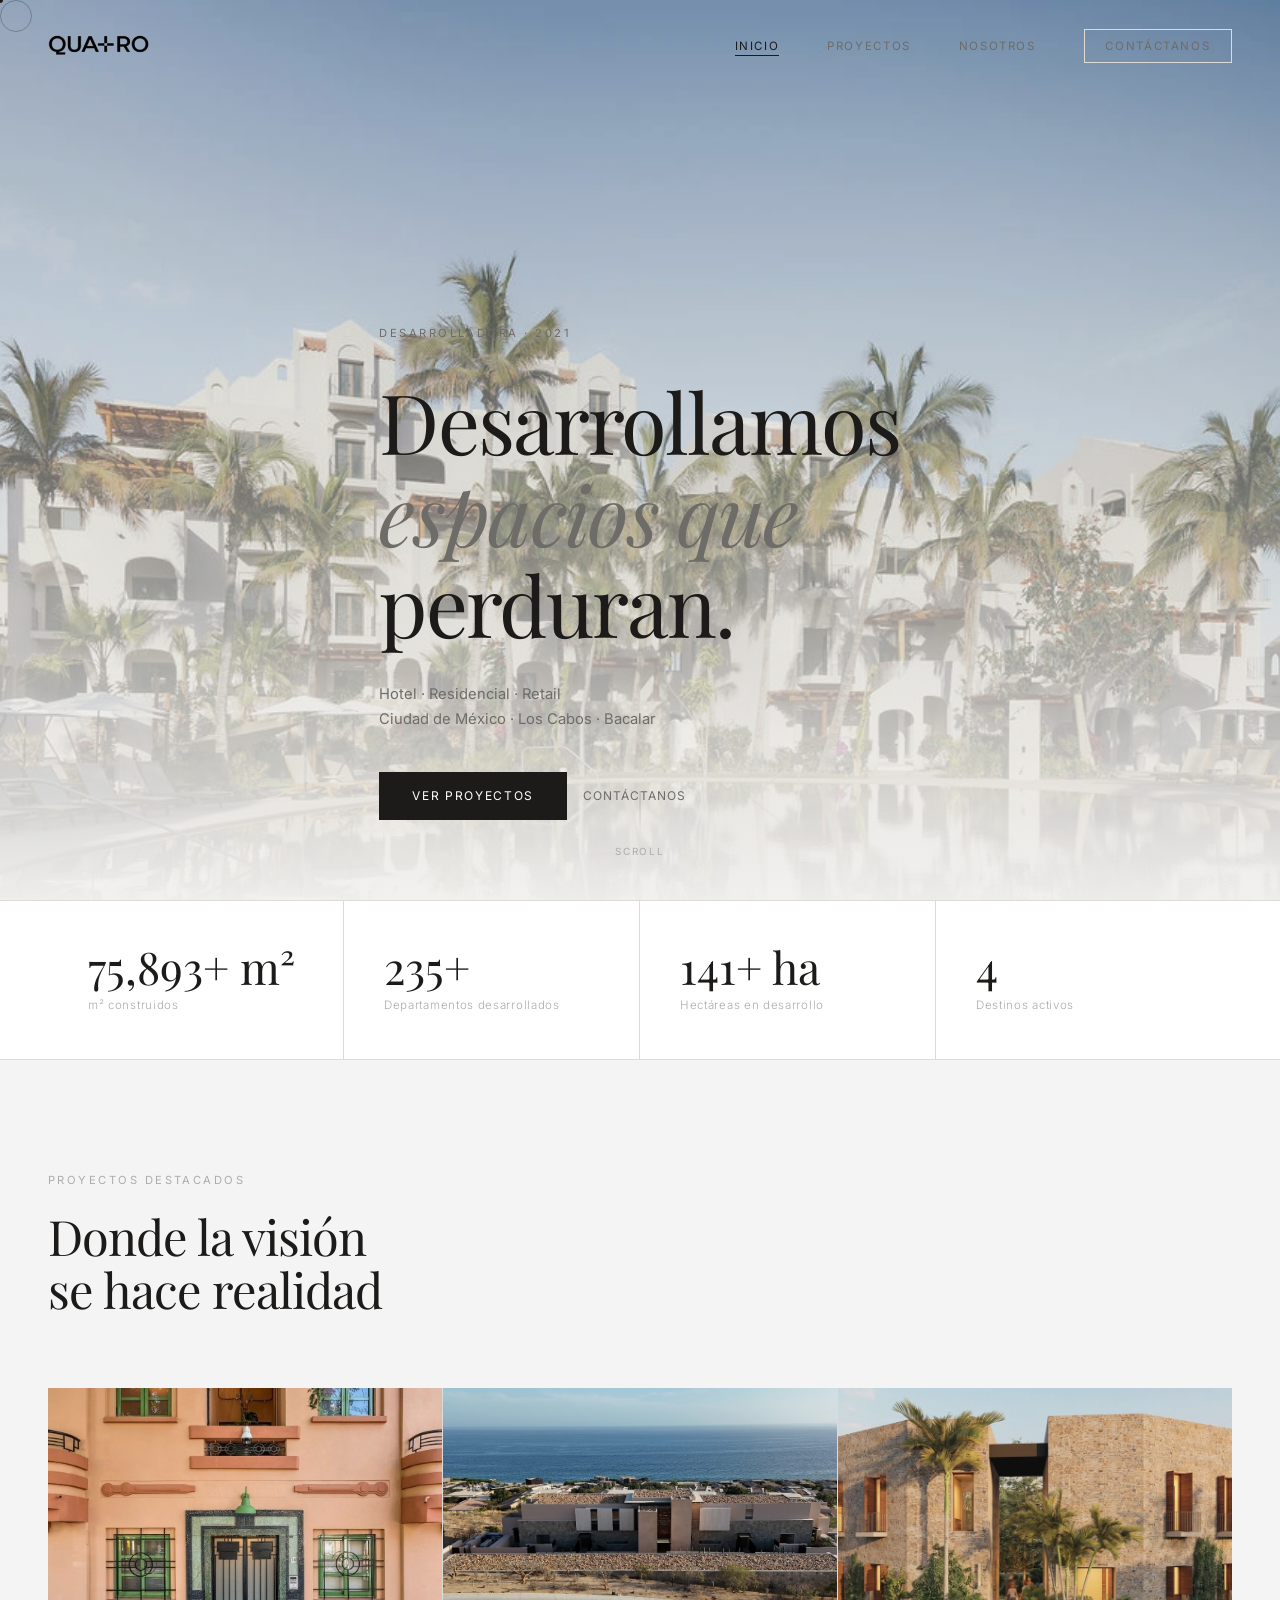
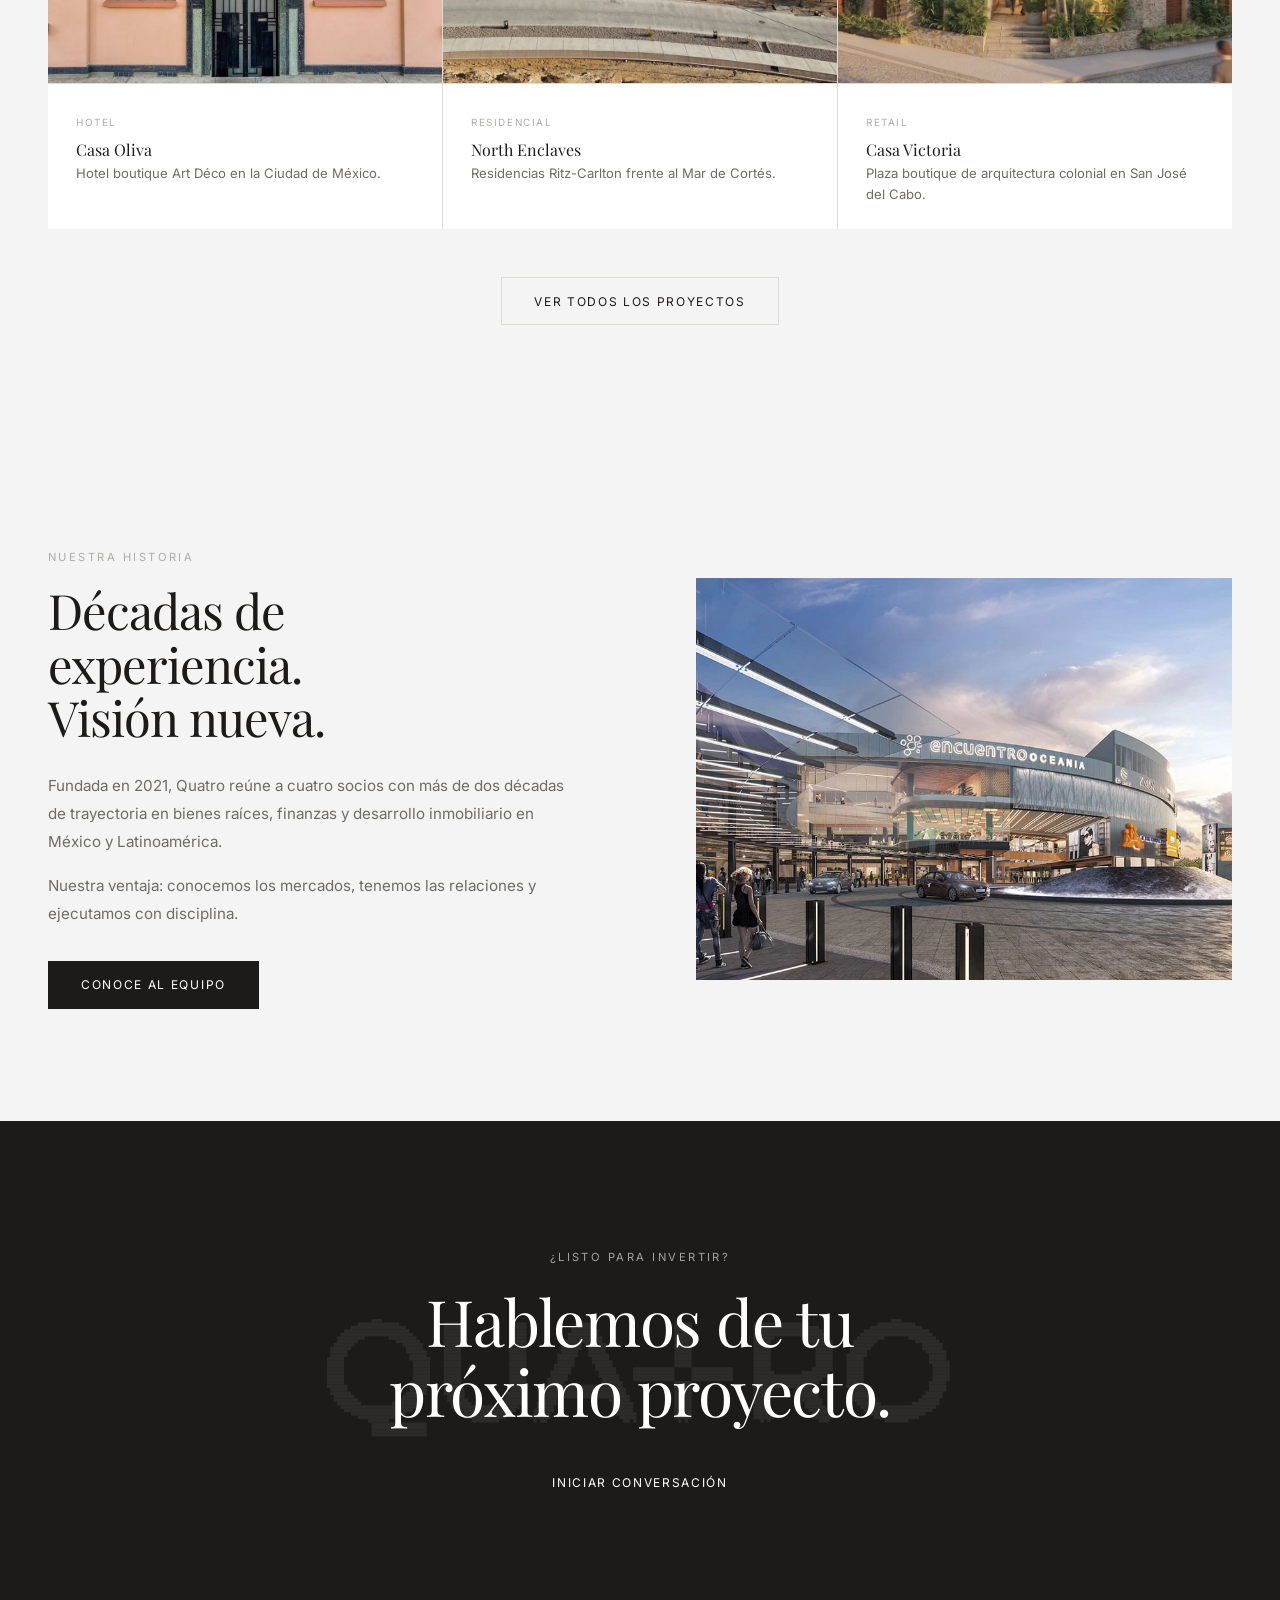
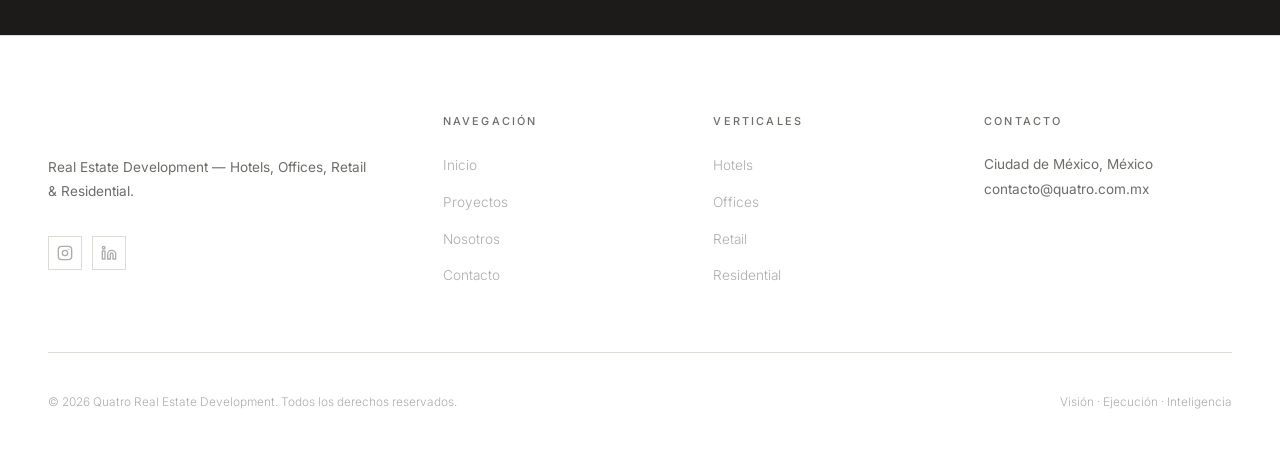
==== commit b8d860e4: "Watermark: replace text with pixel-perfect SVG logo Traced logo.png to SVG vector (logo-vector.svg) " ====
--- a/index.html
+++ b/index.html
@@ -128,7 +128,7 @@
   </section>
 
   <section class="cta-section">
-    <div class="cta-watermark">QUATRO</div>
+    <div class="cta-watermark"><img src="images/logo-vector.svg" alt="" /></div>
     <div class="container" style="position:relative;z-index:2;text-align:center;">
       <span class="section-label reveal" style="color:rgba(255,255,255,0.6)">¿Listo para invertir?</span>
       <h2 class="reveal reveal-delay-1" style="color:#fff;font-size:clamp(2rem,5vw,4rem);margin:1rem 0 2rem;">Hablemos de tu<br>próximo proyecto.</h2>
--- a/css/styles.css
+++ b/css/styles.css
@@ -394,9 +394,11 @@
 }
 .cta-watermark {
   position: absolute; top: 50%; left: 50%; transform: translate(-50%,-50%);
-  font-family: var(--font-h); font-size: clamp(5rem, 18vw, 18rem);
-  font-weight: 300; color: rgba(255,255,255,0.06); white-space: nowrap;
-  pointer-events: none; letter-spacing: 0.05em;
+  pointer-events: none; line-height: 0;
+}
+.cta-watermark img {
+  width: clamp(22rem, 70vw, 90rem); height: auto;
+  opacity: 0.07; filter: invert(1);
 }
 
 /* ===== FOOTER ===== */
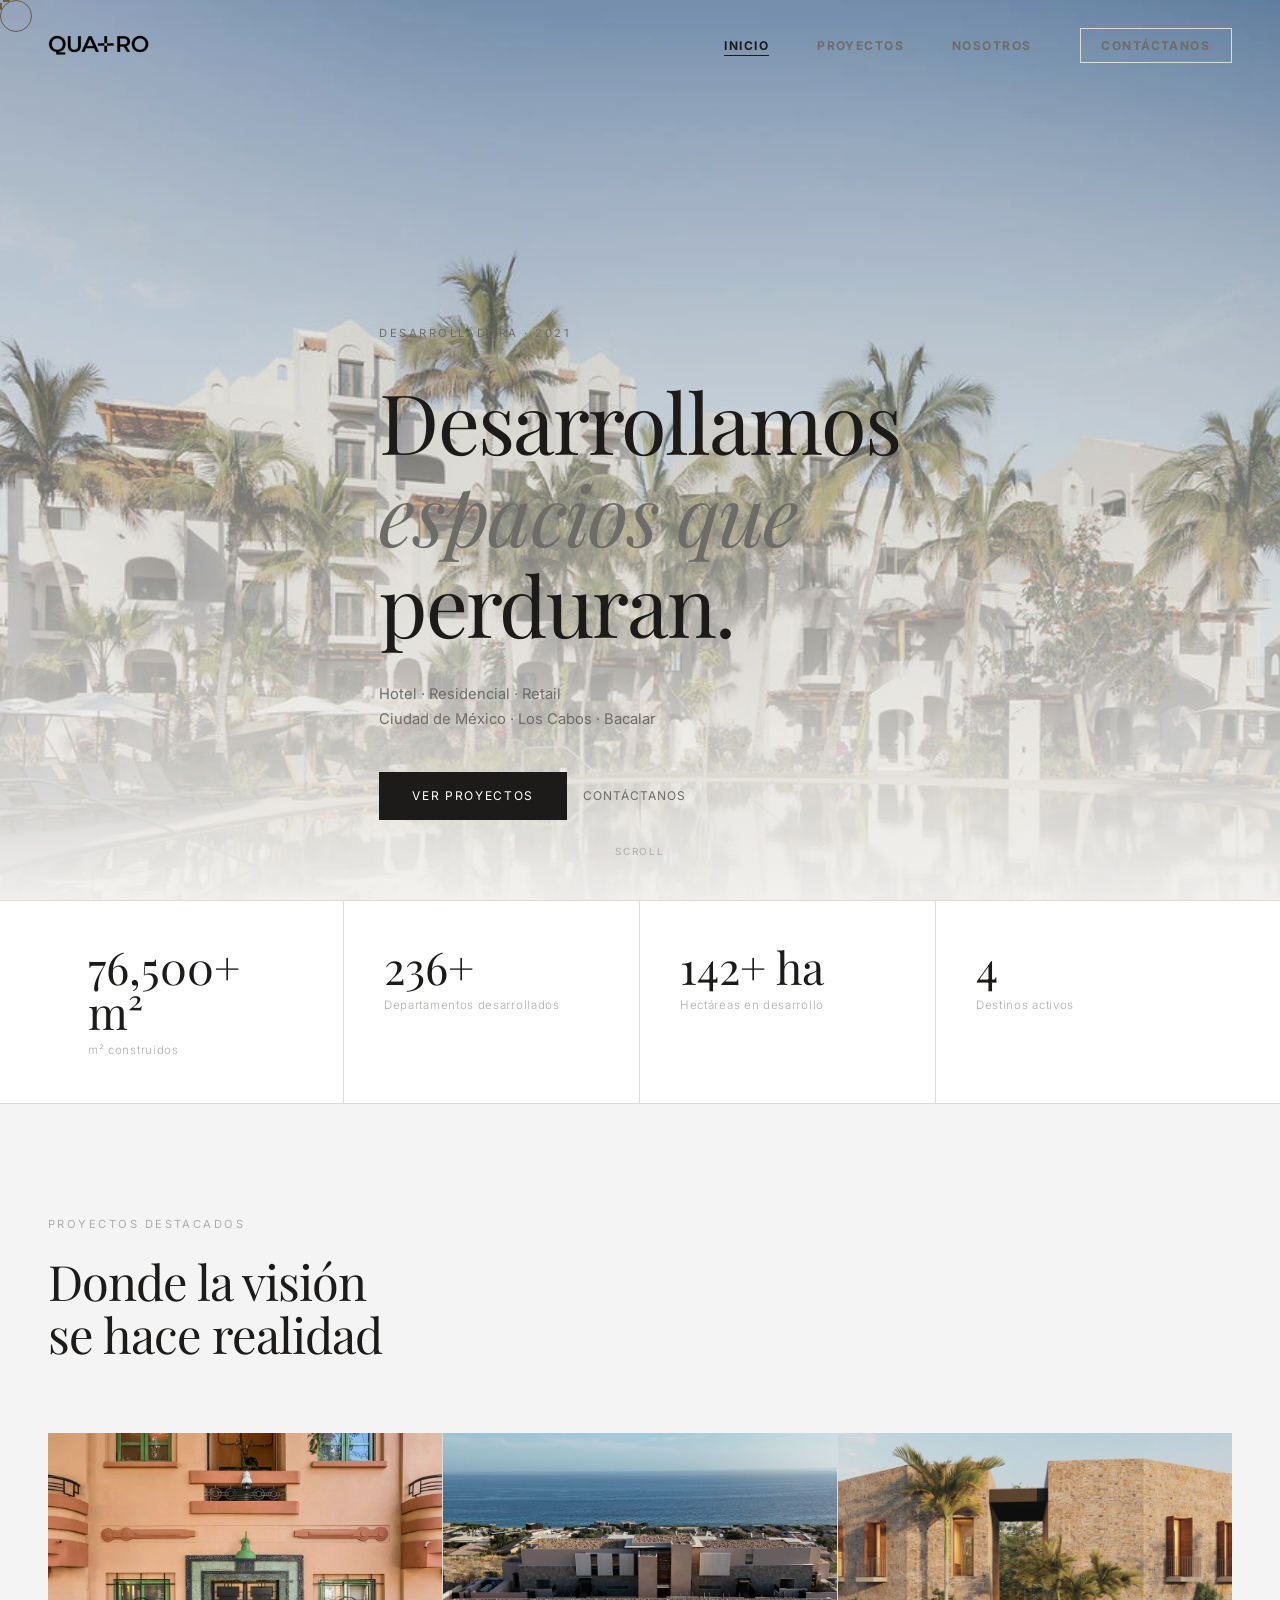
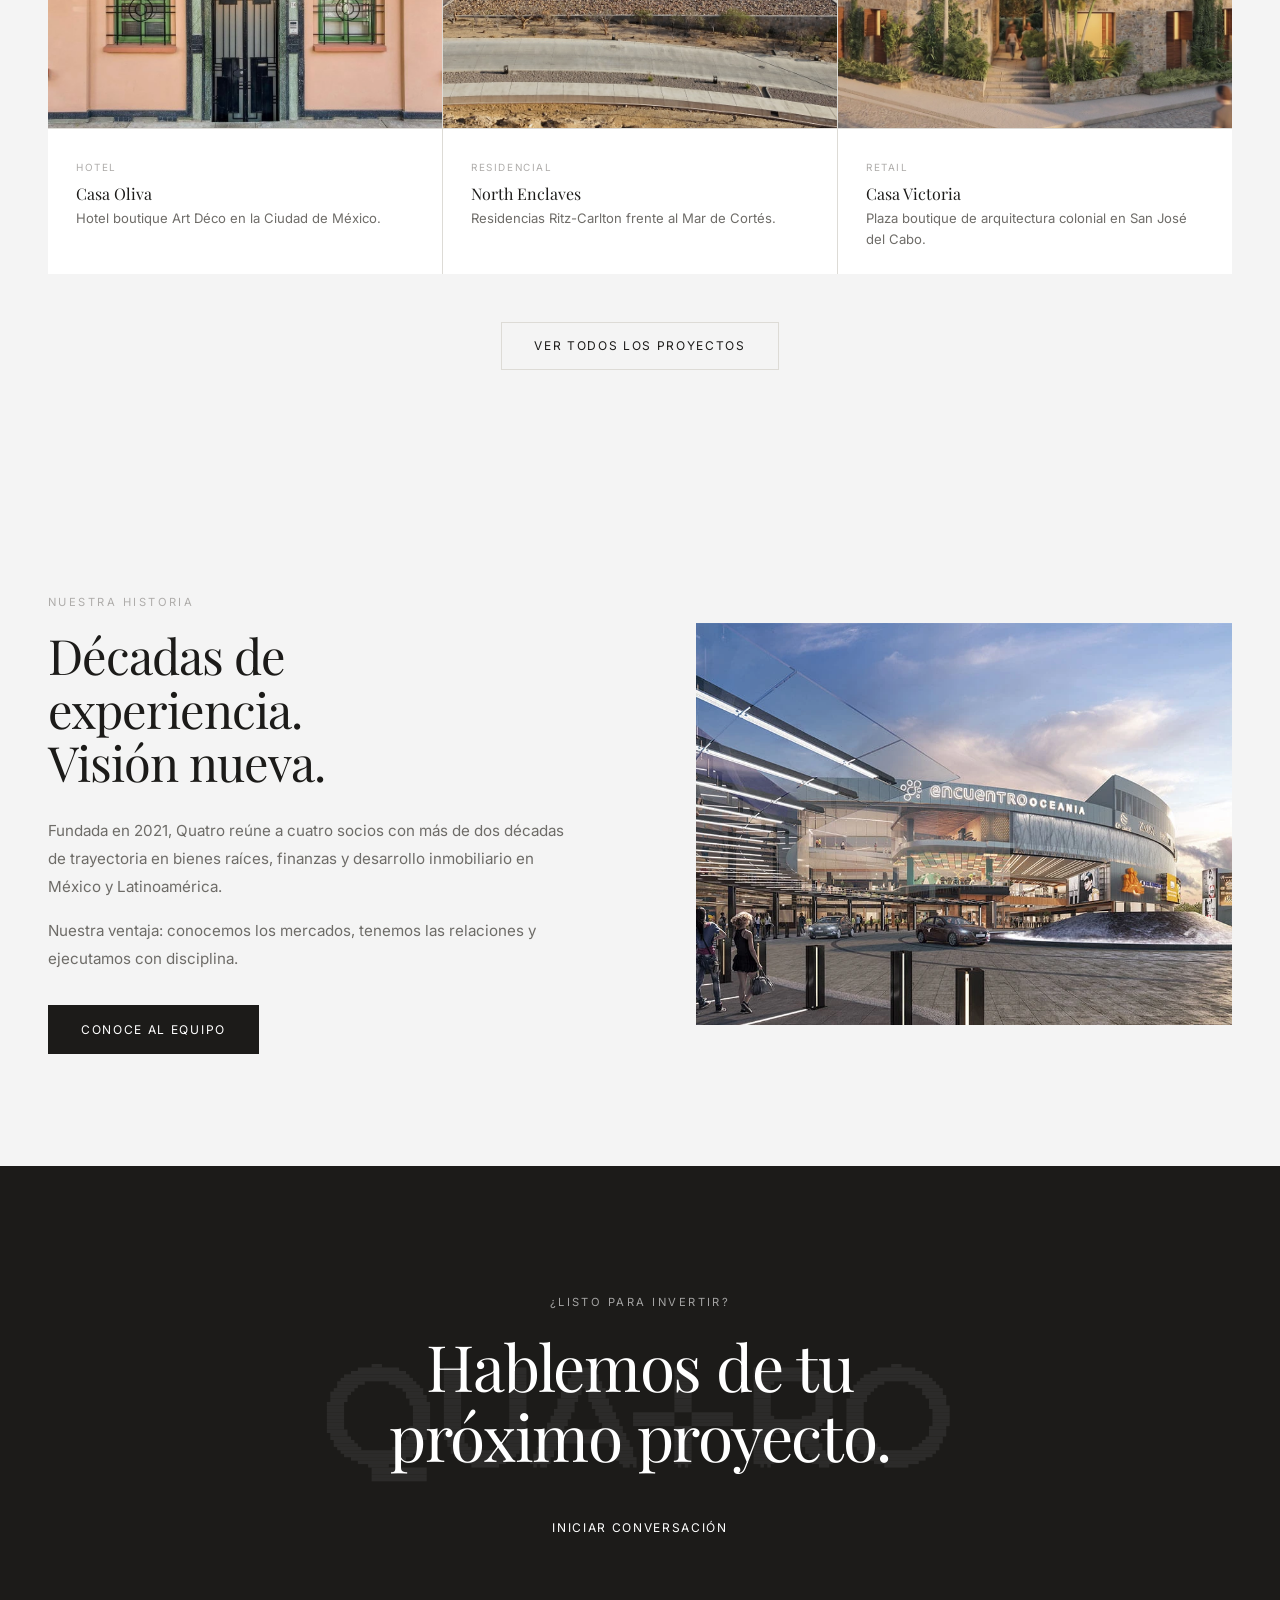
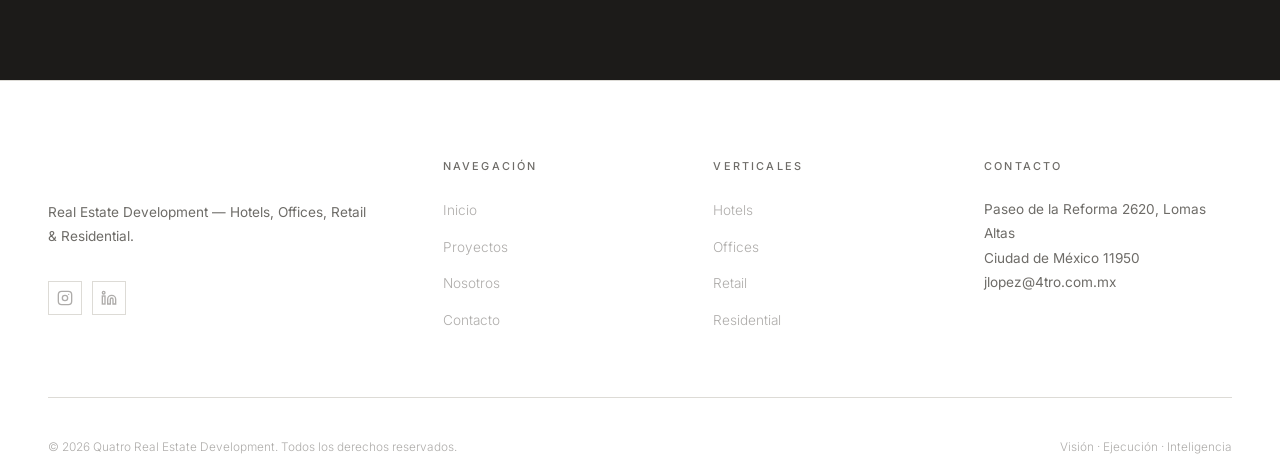
==== commit 18828f51: "Contacto: correo jlopez@4tro.com.mx en todas las páginas Corrige también la inconsistencia del foote" ====
--- a/index.html
+++ b/index.html
@@ -167,7 +167,7 @@
         </div>
         <div class="footer-col">
           <h4>Contacto</h4>
-          <p style="font-size:0.85rem;color:var(--text-2);line-height:1.8;">Ciudad de México, México<br>contacto@quatro.com.mx</p>
+          <p style="font-size:0.85rem;color:var(--text-2);line-height:1.8;">Paseo de la Reforma 2620, Lomas Altas<br>Ciudad de México 11950<br>jlopez@4tro.com.mx</p>
         </div>
       </div>
       <div class="footer-bottom">
--- a/css/styles.css
+++ b/css/styles.css
@@ -35,16 +35,20 @@
 
 /* ===== CUSTOM CURSOR ===== */
 #cursor-dot {
-  position: fixed; z-index: 9999; pointer-events: none;
-  width: 6px; height: 6px; border-radius: 50%;
-  background: var(--text);
+  position: fixed; z-index: 10001; pointer-events: none;
+  width: 20px; height: 20px; border-radius: 0;
+  background: transparent;
+  mix-blend-mode: difference;
   transform: translate(-50%,-50%);
+  background-image: url("data:image/svg+xml,%3Csvg xmlns='http://www.w3.org/2000/svg' viewBox='0 0 20 20'%3E%3Crect x='8' y='0' width='4' height='7' fill='white'/%3E%3Crect x='8' y='13' width='4' height='7' fill='white'/%3E%3Crect x='0' y='8' width='7' height='4' fill='white'/%3E%3Crect x='13' y='8' width='7' height='4' fill='white'/%3E%3C/svg%3E");
+  background-size: 100% 100%;
   transition: width 0.3s var(--ease), height 0.3s var(--ease);
 }
 #cursor-ring {
-  position: fixed; z-index: 9998; pointer-events: none;
+  position: fixed; z-index: 10000; pointer-events: none;
   width: 32px; height: 32px; border-radius: 50%;
-  border: 1px solid rgba(28,27,25,0.28);
+  border: 1px solid #fff;
+  mix-blend-mode: difference;
   transform: translate(-50%,-50%);
   transition: width 0.4s var(--ease), height 0.4s var(--ease), opacity 0.3s;
 }
@@ -176,7 +180,7 @@
 
 .nav-links { display: flex; align-items: center; gap: 3rem; }
 .nav-links a {
-  font-size: 0.72rem; font-weight: 400; letter-spacing: 0.14em;
+  font-size: 0.75rem; font-weight: 700; letter-spacing: 0.12em;
   text-transform: uppercase; color: var(--text-2);
   transition: color 0.3s; position: relative;
 }
@@ -453,13 +457,13 @@
 /* ===== FILTER BAR ===== */
 .filter-bar { padding: 1.75rem 0; border-bottom: 1px solid var(--border); background: var(--white); }
 .filter-btn {
-  padding: 0.4rem 1rem; border: 1px solid var(--border);
+  padding: 0.4rem 1rem; border: none;
   background: transparent; color: var(--text-3);
   font-size: 0.7rem; letter-spacing: 0.14em; text-transform: uppercase;
   transition: all 0.3s; font-family: var(--font-s); cursor: none; font-weight: 400;
 }
-.filter-btn:hover { border-color: var(--text-2); color: var(--text-2); }
-.filter-btn.active { border-color: var(--text); color: var(--text); background: var(--text); color: var(--white); }
+.filter-btn:hover { color: var(--text-2); }
+.filter-btn.active { color: var(--text); border-bottom: 1px solid var(--text); }
 
 /* ===== PROJECT ROW (projects page) ===== */
 .proj-row {
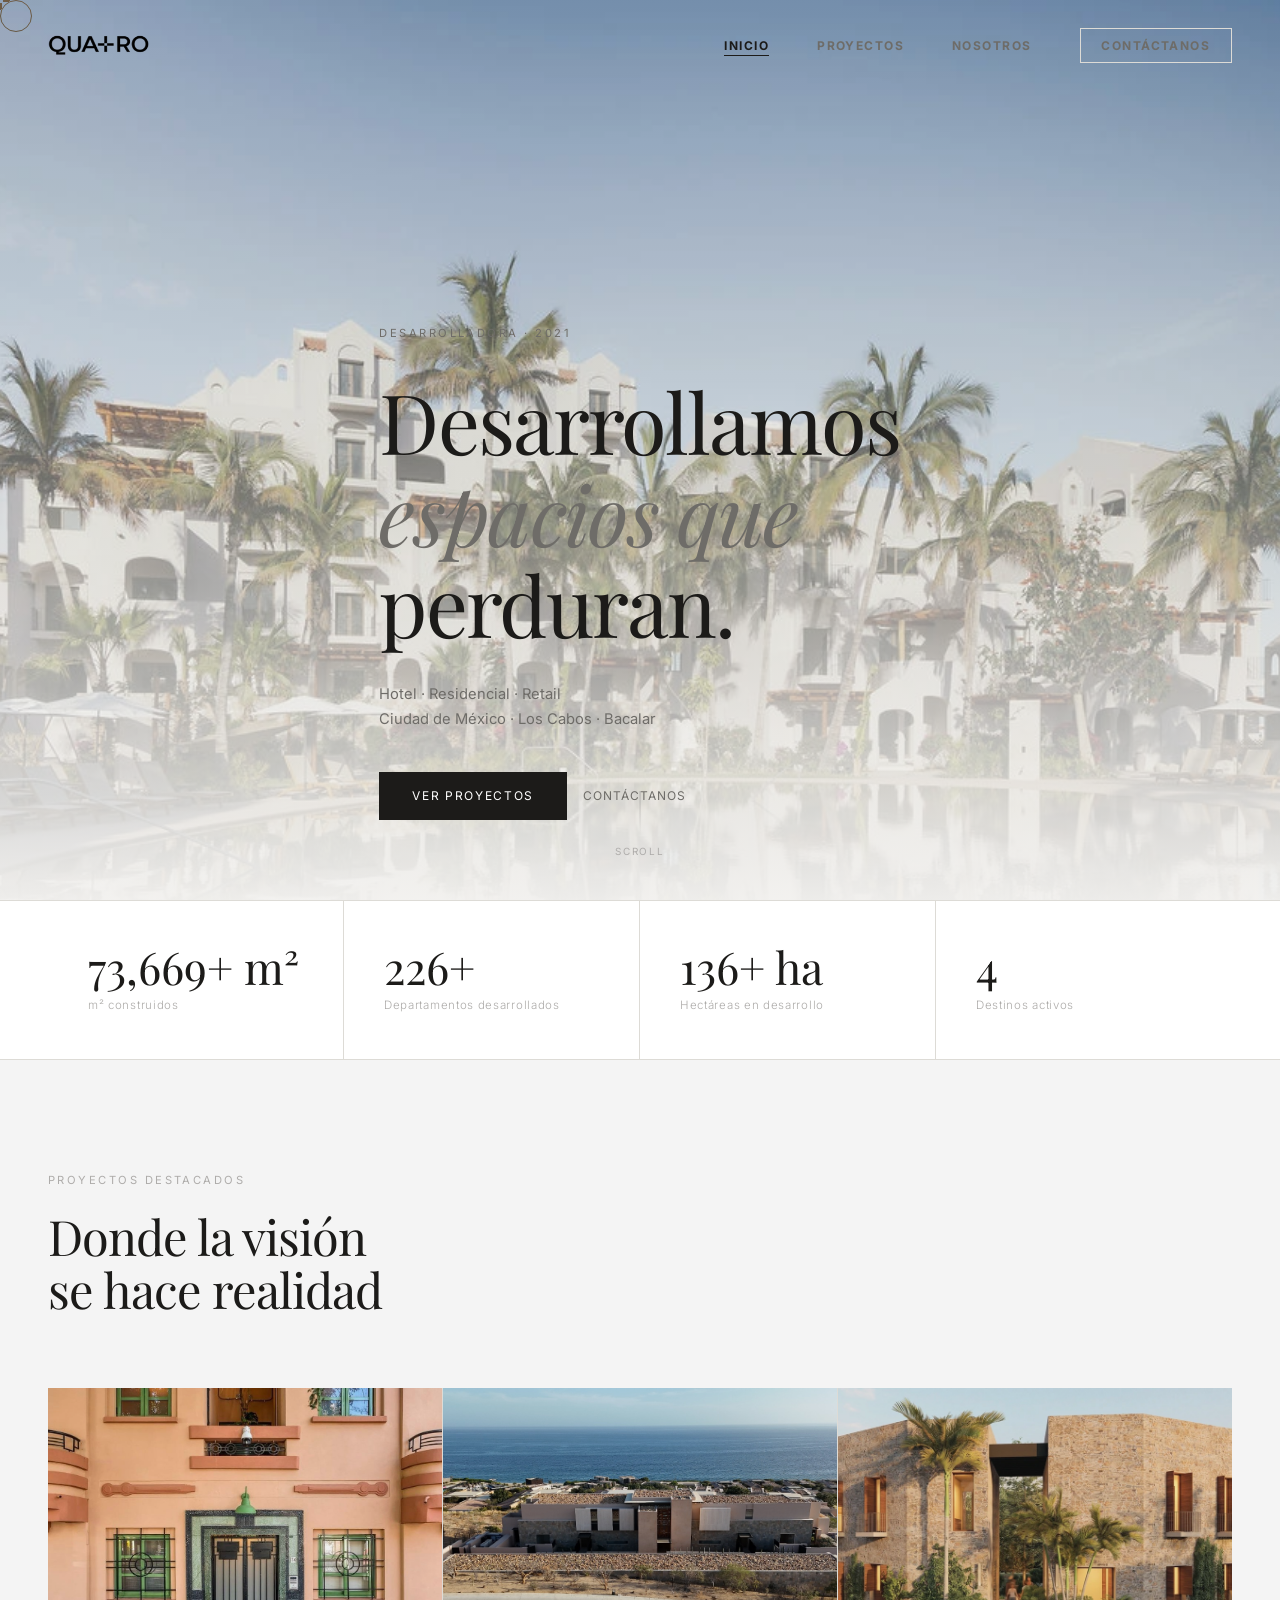
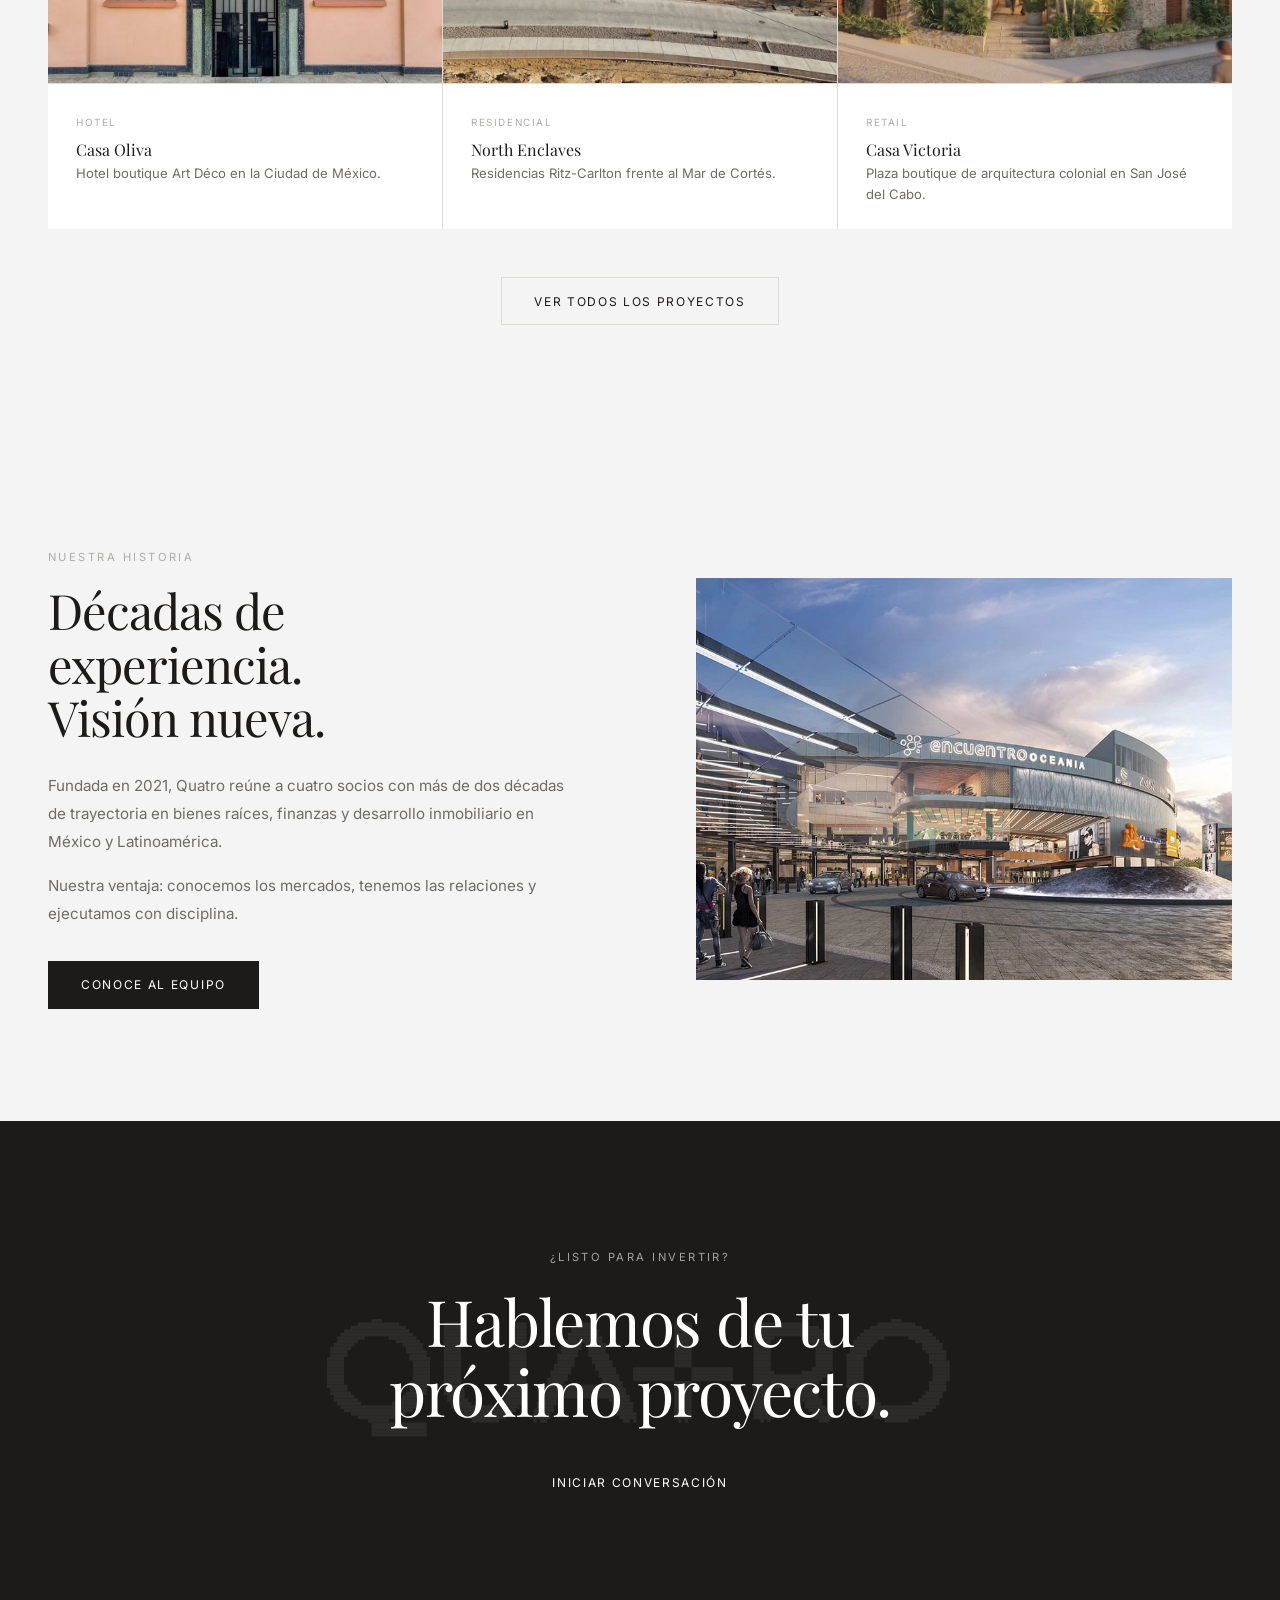
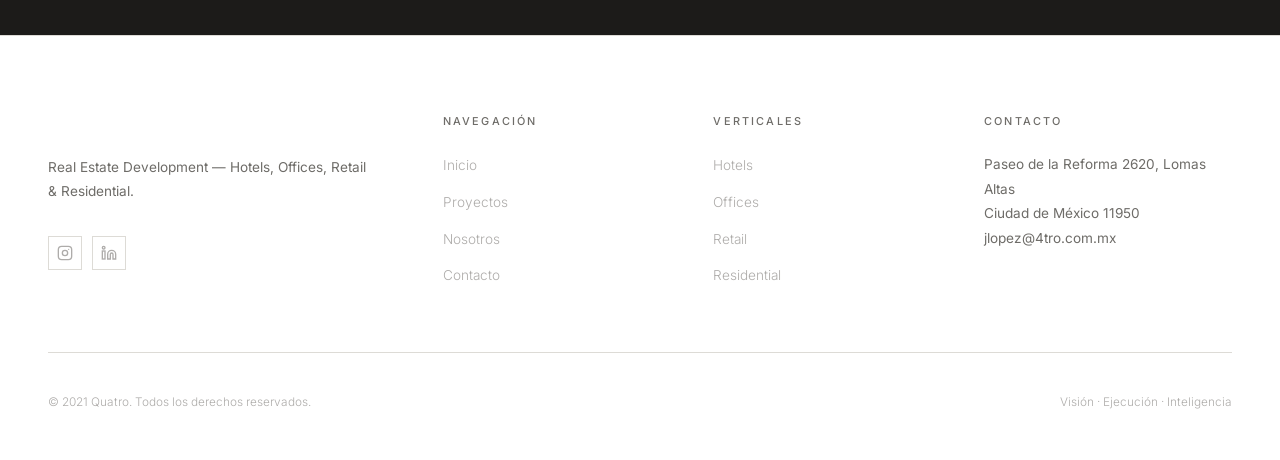
==== commit 87e99433: "Footer: © Quatro (sin "Real Estate Development") y año 2021 Co-Authored-By: Claude Sonnet 5 <noreply" ====
--- a/index.html
+++ b/index.html
@@ -171,7 +171,7 @@
         </div>
       </div>
       <div class="footer-bottom">
-        <span>© 2026 Quatro Real Estate Development. Todos los derechos reservados.</span>
+        <span>© 2021 Quatro. Todos los derechos reservados.</span>
         <span>Visión · Ejecución · Inteligencia</span>
       </div>
     </div>
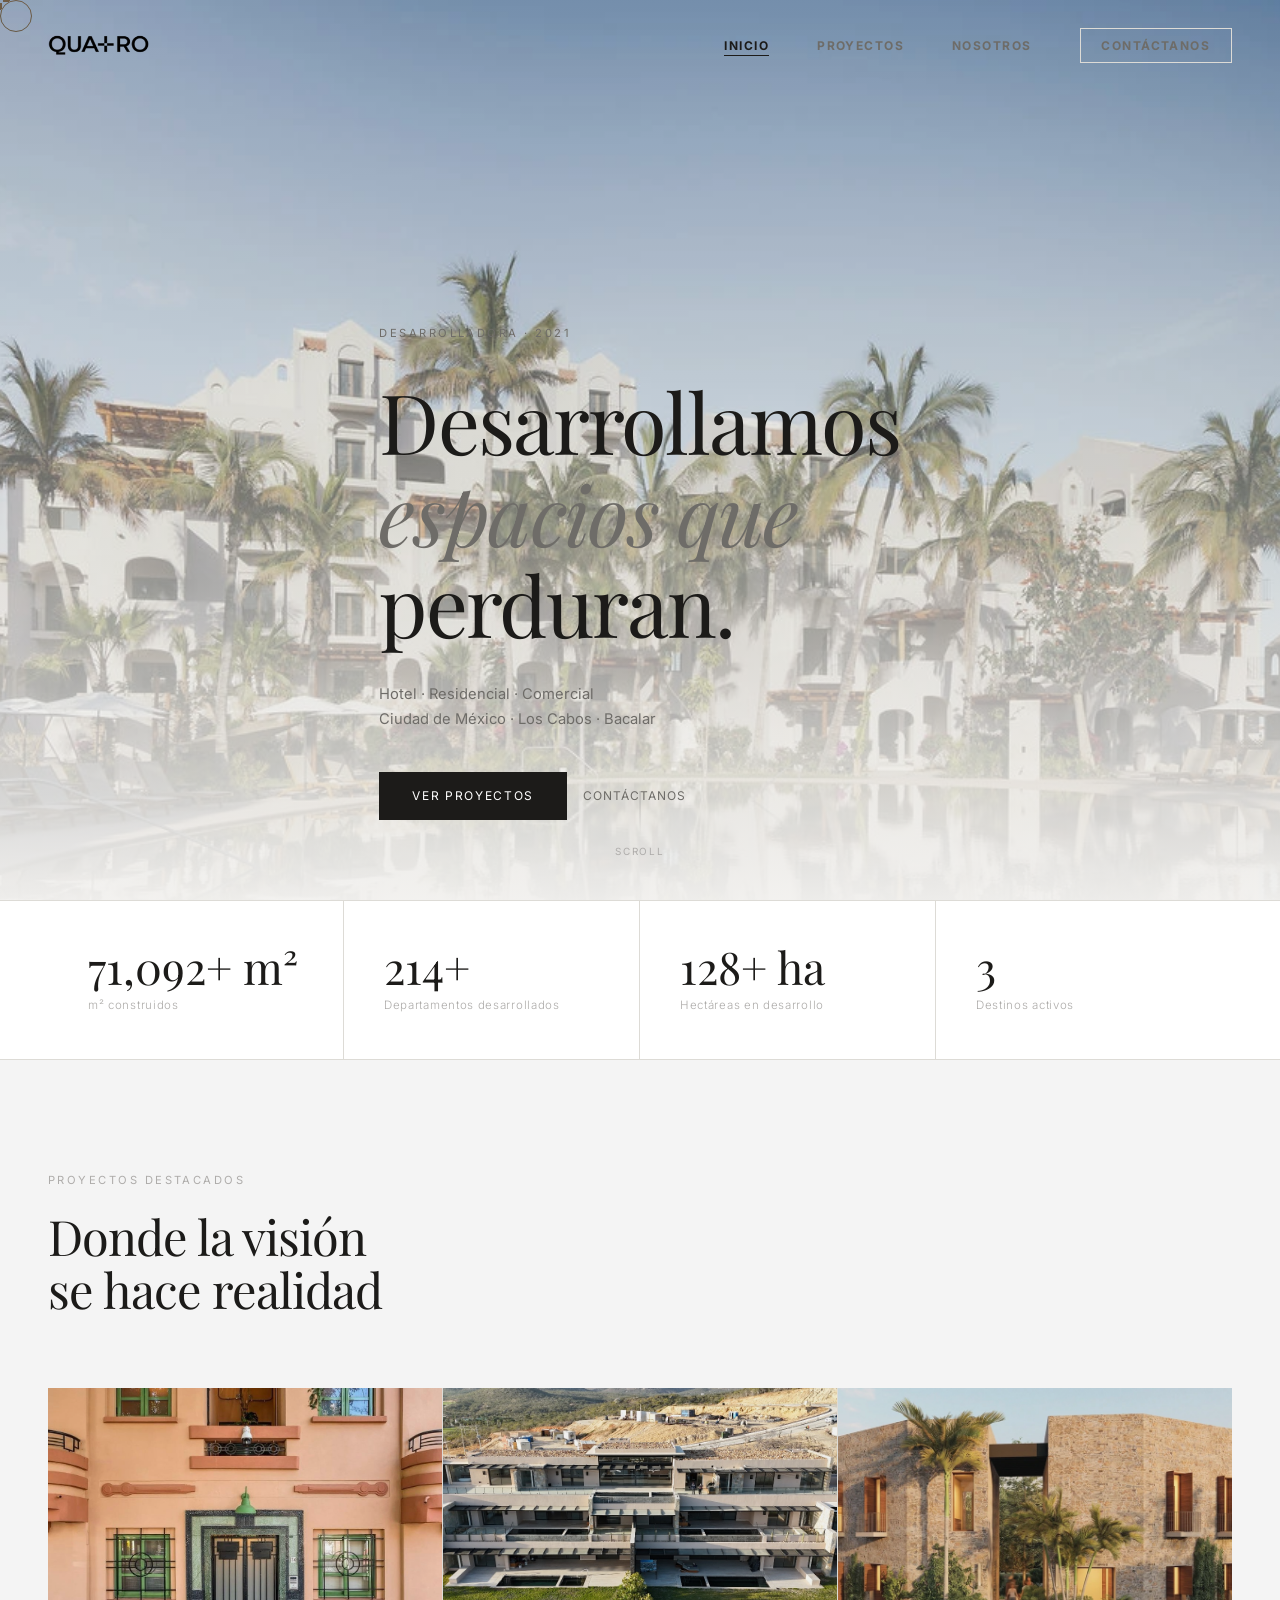
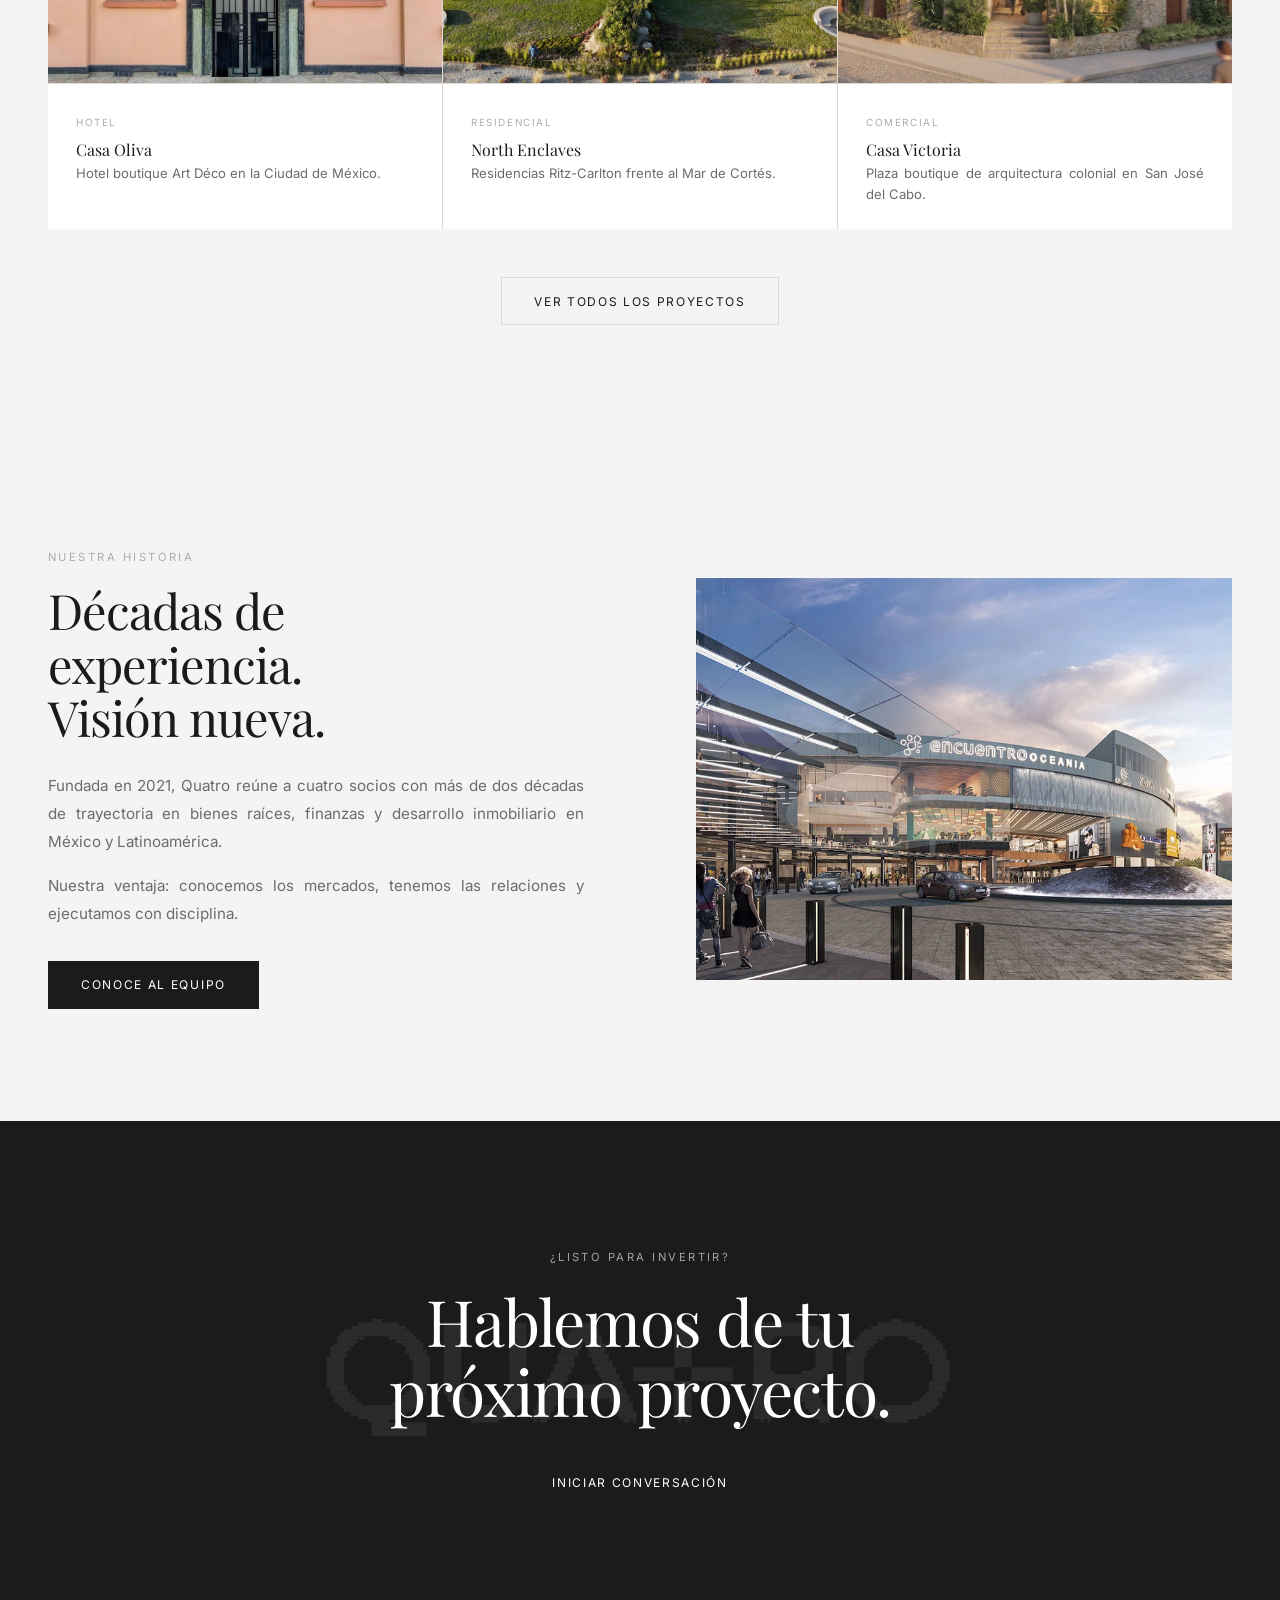
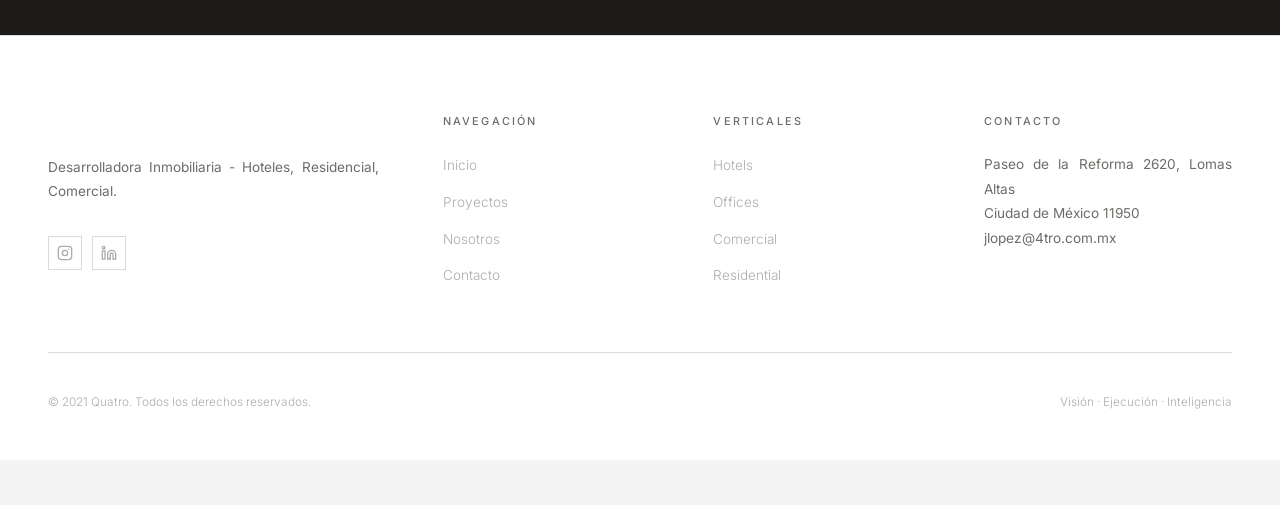
==== commit e5154409: "Cambiar Retail por Comercial en todo el sitio, actualizar footer y foto de North Enclaves Co-Authore" ====
--- a/index.html
+++ b/index.html
@@ -4,7 +4,7 @@
   <meta charset="UTF-8" />
   <meta name="viewport" content="width=device-width, initial-scale=1.0" />
   <title>Quatro Real Estate Development</title>
-  <meta name="description" content="Desarrolladora inmobiliaria en Hotels, Offices, Retail y Residential. Ciudad de México · Los Cabos · Bacalar." />
+  <meta name="description" content="Desarrolladora inmobiliaria en Hotels, Offices, Comercial y Residential. Ciudad de México · Los Cabos · Bacalar." />
   <link rel="preconnect" href="https://fonts.googleapis.com" />
   <link rel="preconnect" href="https://fonts.gstatic.com" crossorigin />
   <link href="https://fonts.googleapis.com/css2?family=Playfair+Display:ital,wght@0,400;0,700;1,400;1,700&family=Inter:wght@300;400;500;600&display=swap" rel="stylesheet" />
@@ -36,7 +36,7 @@
     <div class="container hero-content">
       <div class="hero-label reveal">Desarrolladora · 2021</div>
       <h1 class="hero-title reveal reveal-delay-1">Desarrollamos<br><em>espacios que</em><br>perduran.</h1>
-      <p class="hero-sub reveal reveal-delay-2">Hotel · Residencial · Retail<br>Ciudad de México · Los Cabos · Bacalar</p>
+      <p class="hero-sub reveal reveal-delay-2">Hotel · Residencial · Comercial<br>Ciudad de México · Los Cabos · Bacalar</p>
       <div class="hero-actions reveal reveal-delay-3">
         <a href="proyectos.html" class="btn btn-primary">Ver proyectos</a>
         <a href="contacto.html" class="btn btn-ghost">Contáctanos</a>
@@ -85,7 +85,7 @@
         </div>
         <div class="project-card reveal reveal-delay-1" data-category="residencial">
           <div class="project-card-img">
-            <img src="images/north-enclaves/photo-3.jpeg" alt="North Enclaves" />
+            <img src="images/north-enclaves/photo-1.jpeg" alt="North Enclaves" />
           </div>
           <div class="project-card-info">
             <span class="proj-tag">Residencial</span>
@@ -98,7 +98,7 @@
             <img src="images/victoria-san-jose/photo-new-1.jpeg" alt="Casa Victoria" />
           </div>
           <div class="project-card-info">
-            <span class="proj-tag">Retail</span>
+            <span class="proj-tag">Comercial</span>
             <h4>Casa Victoria</h4>
             <p>Plaza boutique de arquitectura colonial en San José del Cabo.</p>
           </div>
@@ -141,7 +141,7 @@
       <div class="footer-grid">
         <div class="footer-brand">
           <div class="nav-logo"><img src="images/logo.png" alt="Quatro" class="logo-img logo-img--footer" /></div>
-          <p>Real Estate Development — Hotels, Offices, Retail &amp; Residential.</p>
+          <p>Desarrolladora Inmobiliaria - Hoteles, Residencial, Comercial.</p>
           <div class="footer-social">
             <a href="#" class="social-btn" aria-label="Instagram"><svg width="16" height="16" fill="none" stroke="currentColor" stroke-width="2" viewBox="0 0 24 24"><rect x="2" y="2" width="20" height="20" rx="5"/><circle cx="12" cy="12" r="4"/><circle cx="17.5" cy="6.5" r="1" fill="currentColor" stroke="none"/></svg></a>
             <a href="#" class="social-btn" aria-label="LinkedIn"><svg width="16" height="16" fill="none" stroke="currentColor" stroke-width="2" viewBox="0 0 24 24"><path d="M16 8a6 6 0 016 6v7h-4v-7a2 2 0 00-4 0v7h-4v-7a6 6 0 016-6z"/><rect x="2" y="9" width="4" height="12"/><circle cx="4" cy="4" r="2"/></svg></a>
@@ -161,7 +161,7 @@
           <ul>
             <li><a href="proyectos.html">Hotels</a></li>
             <li><a href="proyectos.html">Offices</a></li>
-            <li><a href="proyectos.html">Retail</a></li>
+            <li><a href="proyectos.html">Comercial</a></li>
             <li><a href="proyectos.html">Residential</a></li>
           </ul>
         </div>
--- a/css/styles.css
+++ b/css/styles.css
@@ -31,6 +31,7 @@
 a { color: inherit; text-decoration: none; }
 img { max-width: 100%; display: block; object-fit: cover; }
 ul { list-style: none; }
+p { text-align: justify; text-justify: inter-word; }
 button { cursor: none; font-family: var(--font-s); }
 
 /* ===== CUSTOM CURSOR ===== */
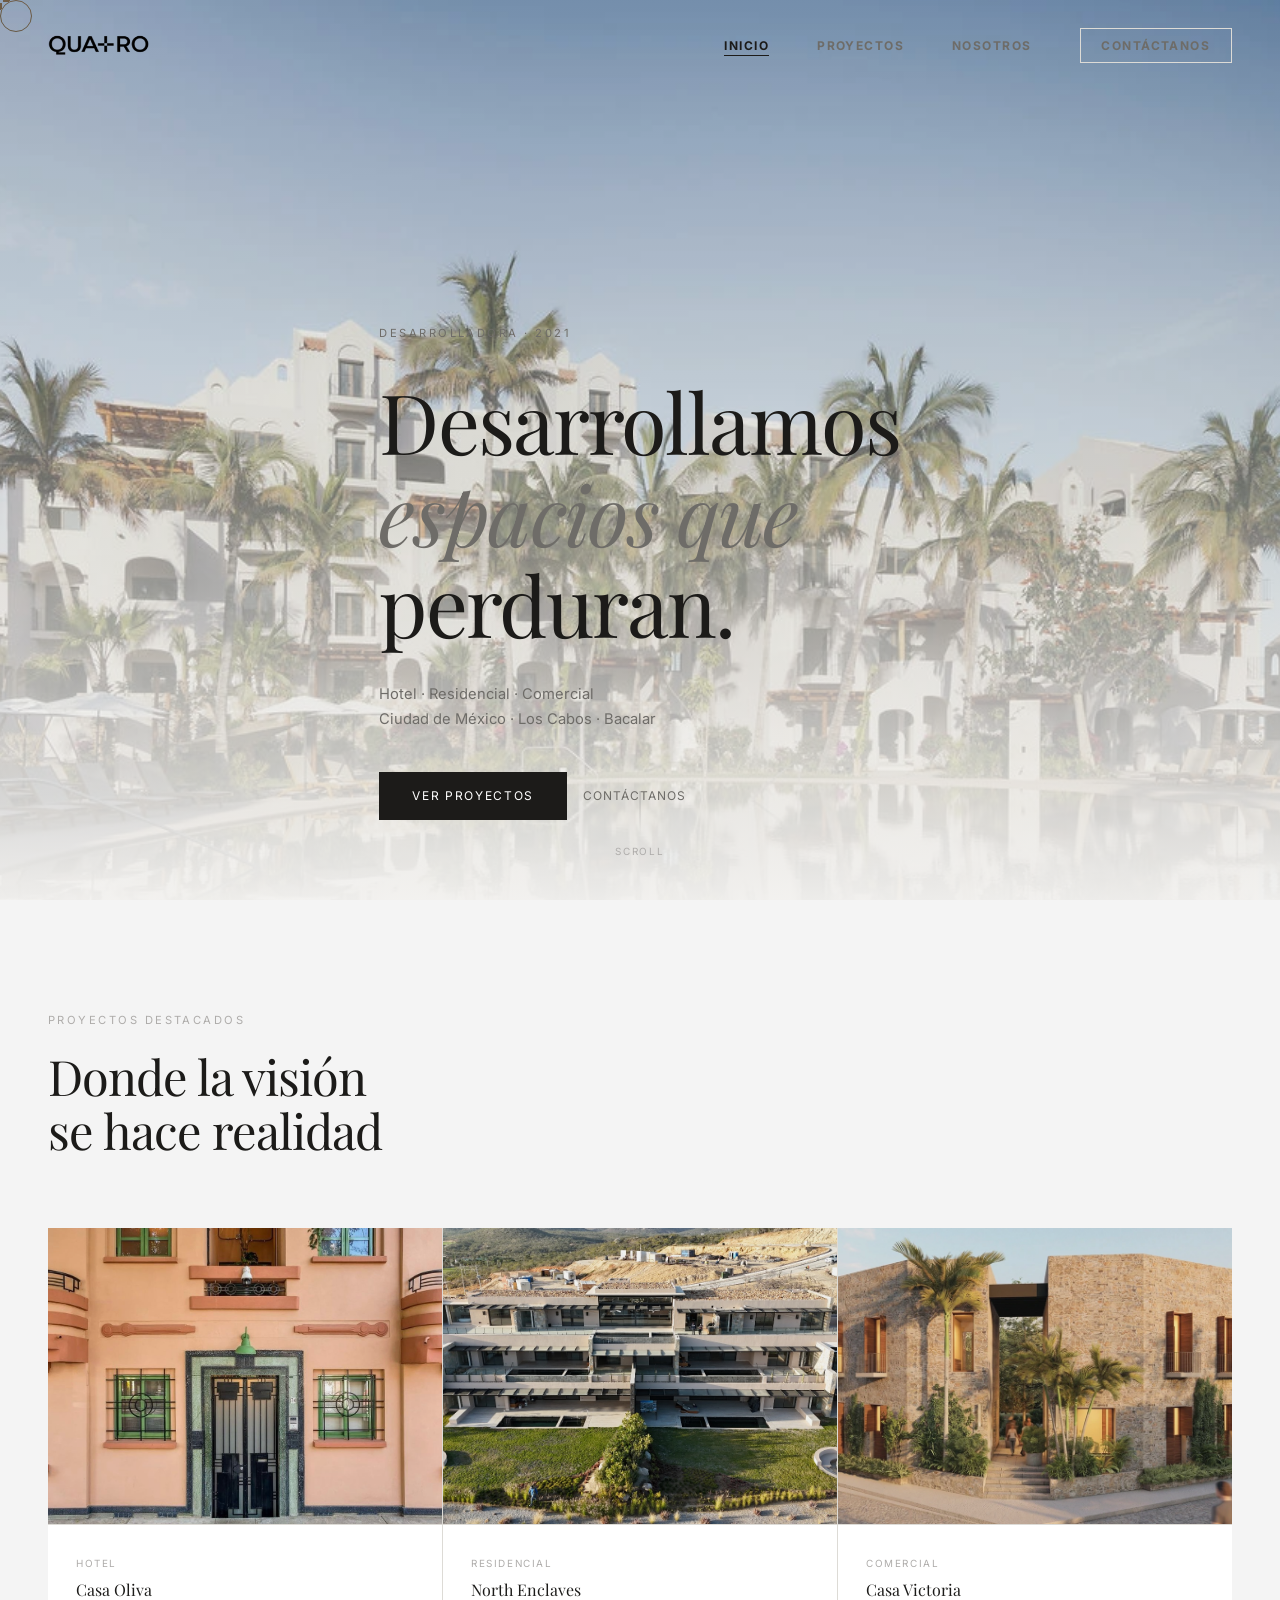
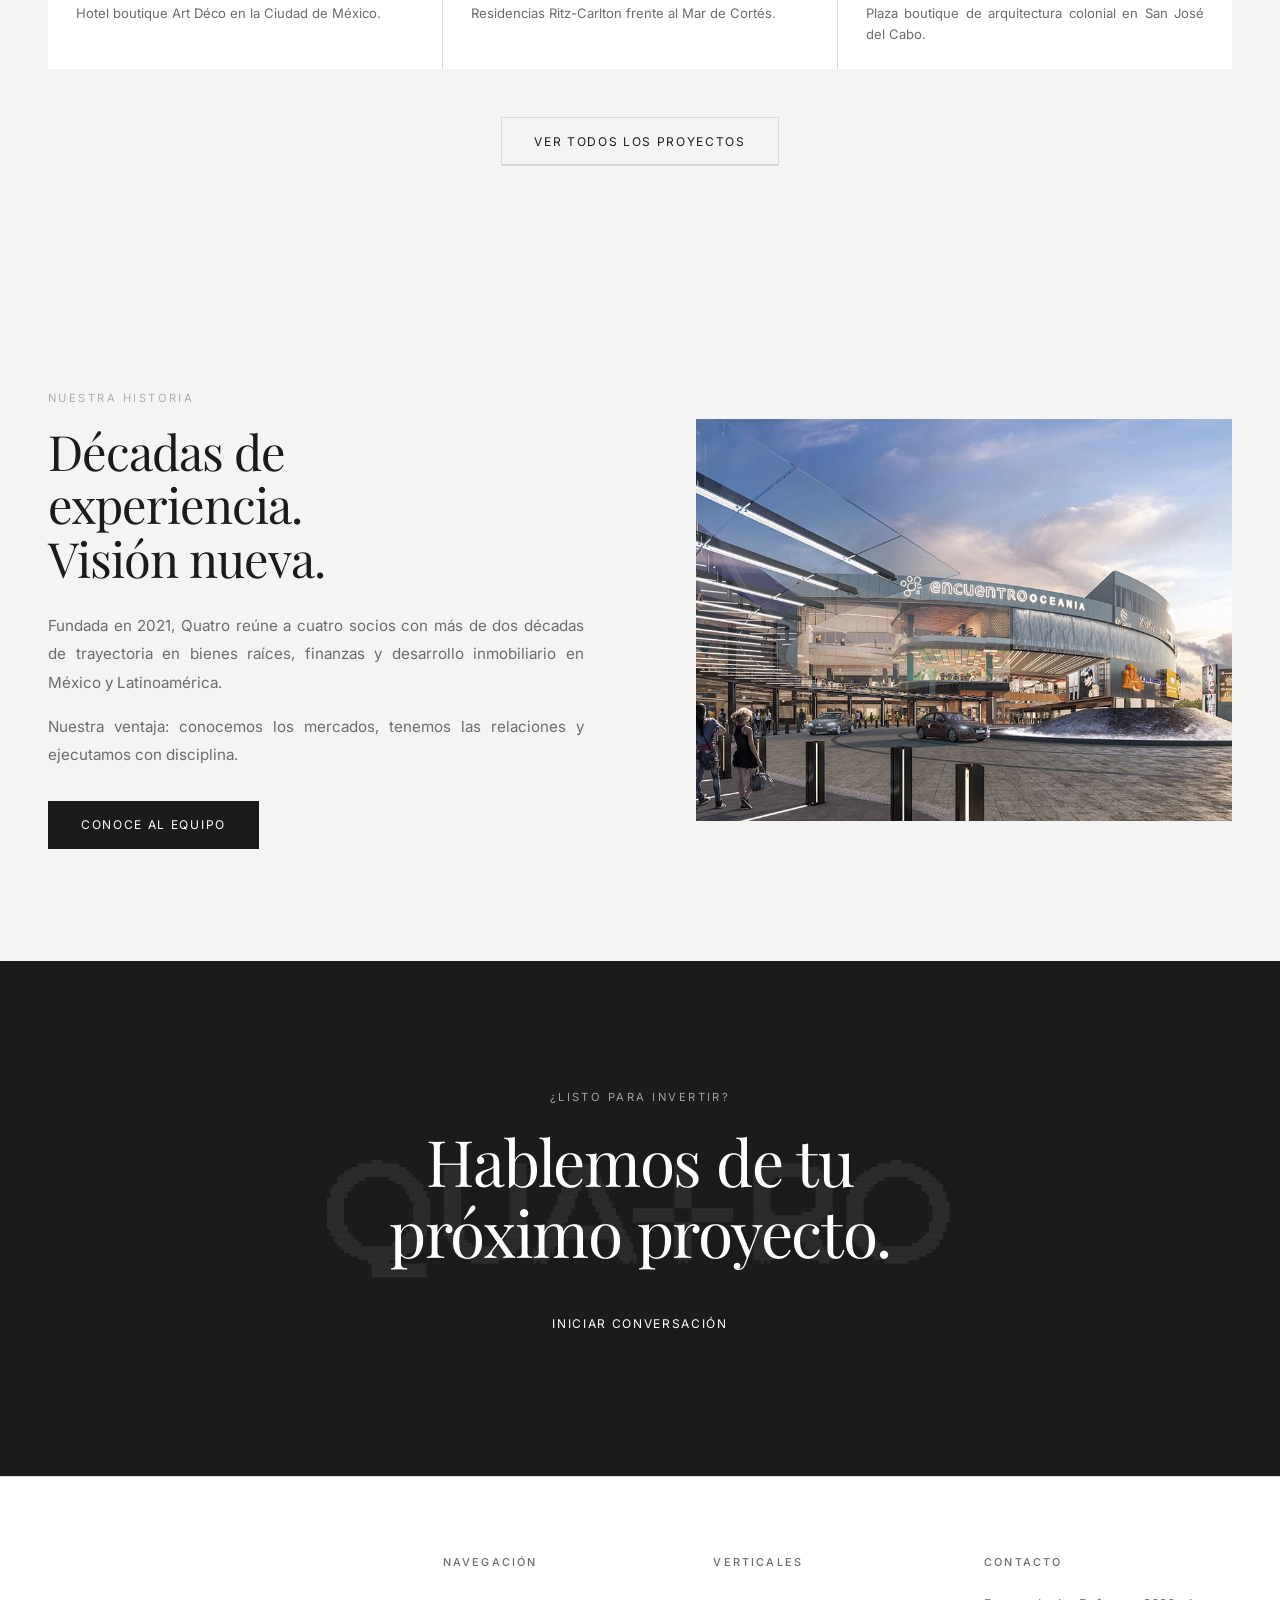
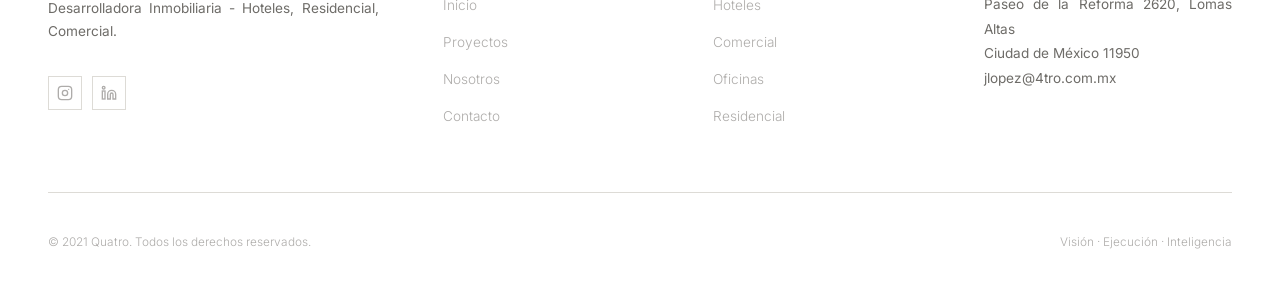
==== commit 3606c8bc: "Traducir verticales al español (Hoteles, Comercial, Oficinas, Residencial) y quitar franja de estadí" ====
--- a/index.html
+++ b/index.html
@@ -4,7 +4,7 @@
   <meta charset="UTF-8" />
   <meta name="viewport" content="width=device-width, initial-scale=1.0" />
   <title>Quatro Real Estate Development</title>
-  <meta name="description" content="Desarrolladora inmobiliaria en Hotels, Offices, Comercial y Residential. Ciudad de México · Los Cabos · Bacalar." />
+  <meta name="description" content="Desarrolladora inmobiliaria en Hoteles, Comercial, Oficinas y Residencial. Ciudad de México · Los Cabos · Bacalar." />
   <link rel="preconnect" href="https://fonts.googleapis.com" />
   <link rel="preconnect" href="https://fonts.gstatic.com" crossorigin />
   <link href="https://fonts.googleapis.com/css2?family=Playfair+Display:ital,wght@0,400;0,700;1,400;1,700&family=Inter:wght@300;400;500;600&display=swap" rel="stylesheet" />
@@ -44,27 +44,6 @@
     </div>
     <div class="hero-scroll-hint"><div class="scroll-line"></div><span>Scroll</span></div>
   </section>
-
-  <div class="stats-strip">
-    <div class="container stats-grid">
-      <div class="stat-block reveal">
-        <div class="stat-num" data-target="80000" data-suffix="+ m²">0 m²</div>
-        <div class="stat-label">m² construidos</div>
-      </div>
-      <div class="stat-block reveal reveal-delay-1">
-        <div class="stat-num" data-target="250" data-suffix="+">0+</div>
-        <div class="stat-label">Departamentos desarrollados</div>
-      </div>
-      <div class="stat-block reveal reveal-delay-2">
-        <div class="stat-num" data-target="150" data-suffix="+ ha">0 ha</div>
-        <div class="stat-label">Hectáreas en desarrollo</div>
-      </div>
-      <div class="stat-block reveal reveal-delay-3">
-        <div class="stat-num" data-target="4">0</div>
-        <div class="stat-label">Destinos activos</div>
-      </div>
-    </div>
-  </div>
 
   <section class="section-pad">
     <div class="container">
@@ -159,10 +138,10 @@
         <div class="footer-col">
           <h4>Verticales</h4>
           <ul>
-            <li><a href="proyectos.html">Hotels</a></li>
-            <li><a href="proyectos.html">Offices</a></li>
+            <li><a href="proyectos.html">Hoteles</a></li>
             <li><a href="proyectos.html">Comercial</a></li>
-            <li><a href="proyectos.html">Residential</a></li>
+            <li><a href="proyectos.html">Oficinas</a></li>
+            <li><a href="proyectos.html">Residencial</a></li>
           </ul>
         </div>
         <div class="footer-col">
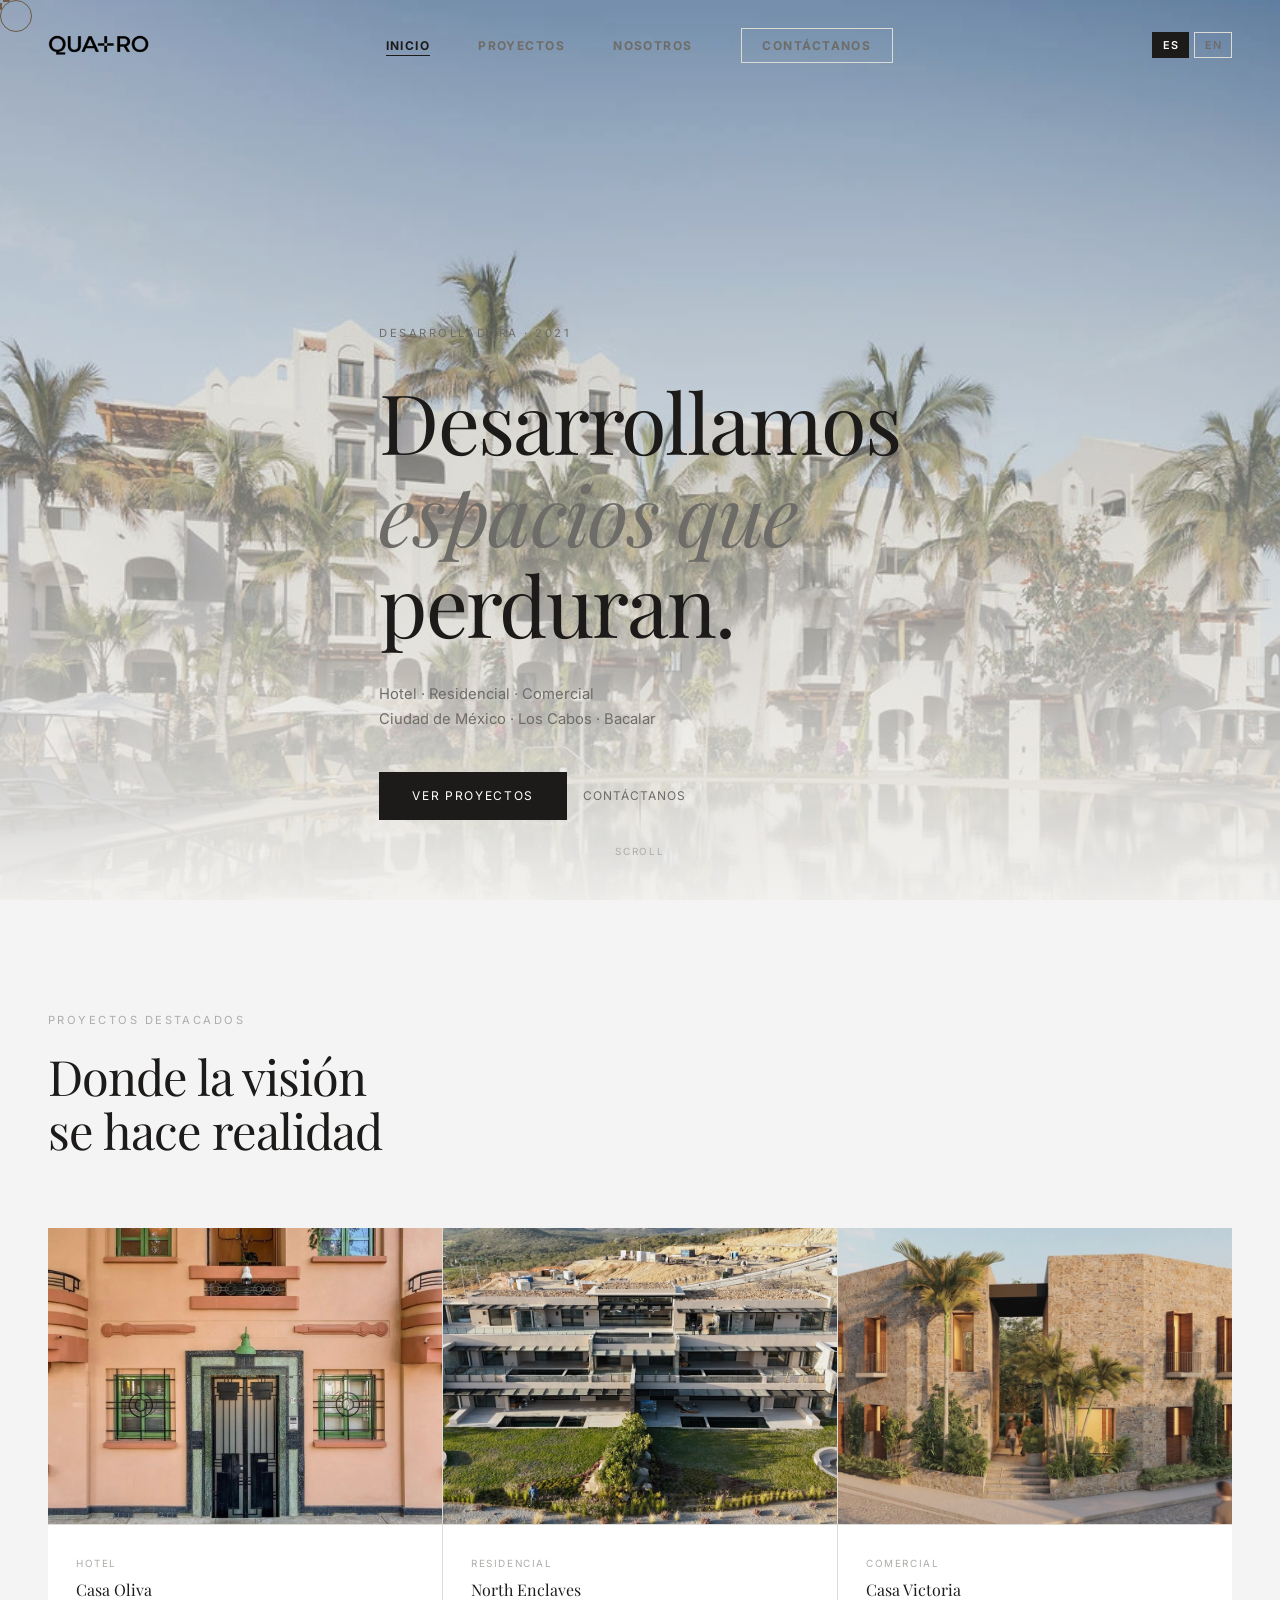
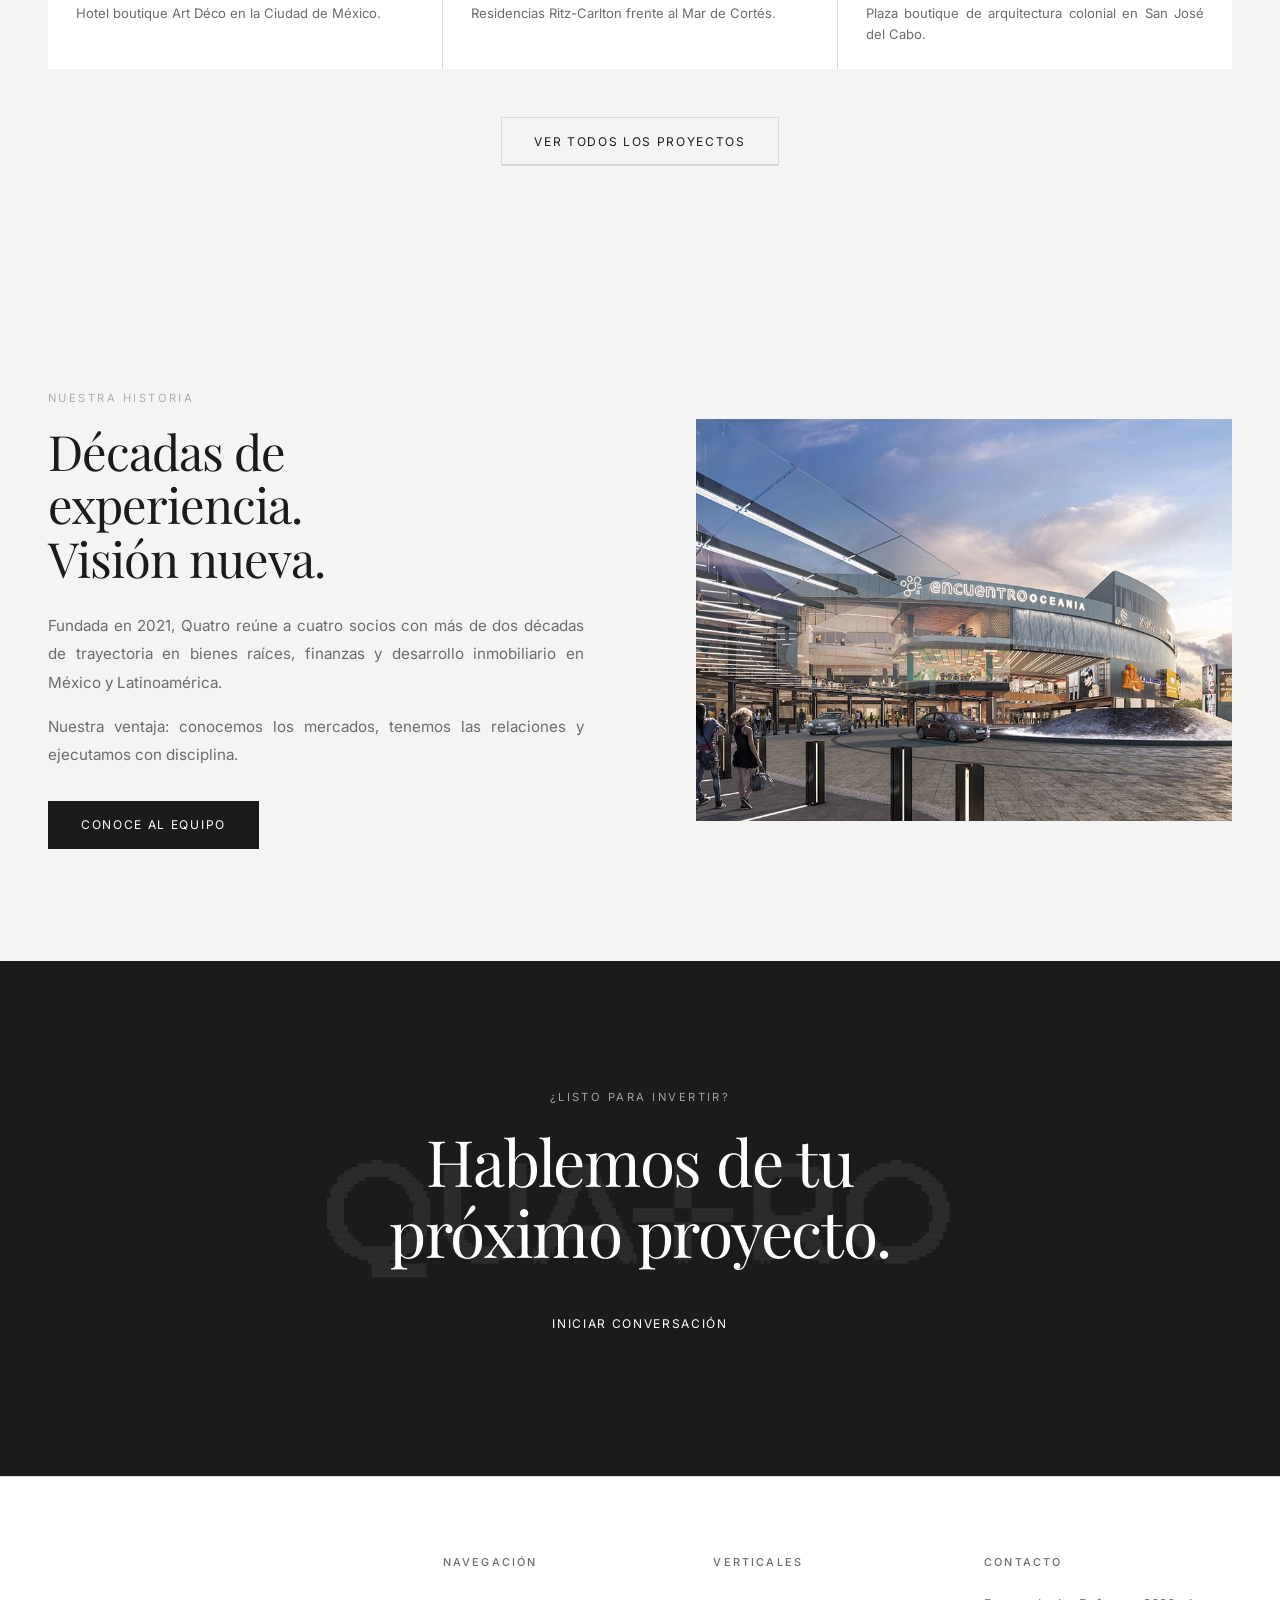
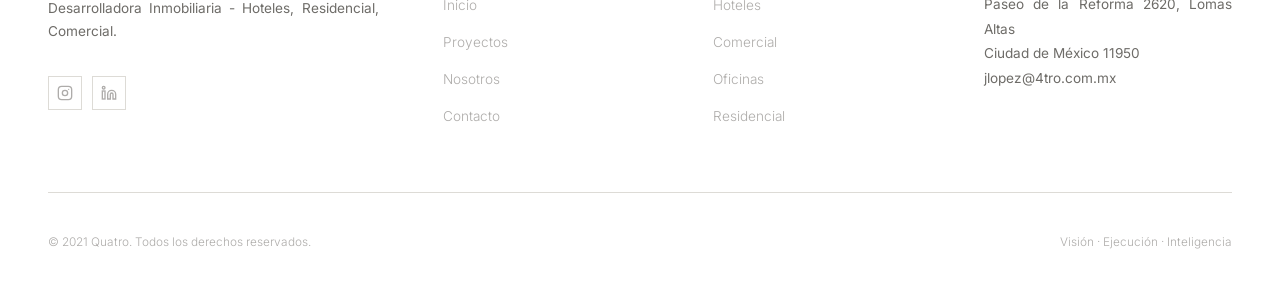
==== commit 59e3ab3d: "Agregar selector de idioma ES/EN con traducción completa del sitio Traduce navegación, contenido, fo" ====
--- a/index.html
+++ b/index.html
@@ -4,7 +4,7 @@
   <meta charset="UTF-8" />
   <meta name="viewport" content="width=device-width, initial-scale=1.0" />
   <title>Quatro Real Estate Development</title>
-  <meta name="description" content="Desarrolladora inmobiliaria en Hoteles, Comercial, Oficinas y Residencial. Ciudad de México · Los Cabos · Bacalar." />
+  <meta name="description" content="Desarrolladora inmobiliaria en Hoteles, Comercial, Oficinas y Residencial. Ciudad de México · Los Cabos · Bacalar." data-i18n-content="meta.home" />
   <link rel="preconnect" href="https://fonts.googleapis.com" />
   <link rel="preconnect" href="https://fonts.gstatic.com" crossorigin />
   <link href="https://fonts.googleapis.com/css2?family=Playfair+Display:ital,wght@0,400;0,700;1,400;1,700&family=Inter:wght@300;400;500;600&display=swap" rel="stylesheet" />
@@ -19,11 +19,15 @@
     <div class="container">
       <a href="index.html" class="nav-logo"><img src="images/logo.png" alt="Quatro" class="logo-img" /></a>
       <ul class="nav-links">
-        <li><a href="index.html" class="active">Inicio</a></li>
-        <li><a href="proyectos.html">Proyectos</a></li>
-        <li><a href="nosotros.html">Nosotros</a></li>
-        <li><a href="contacto.html" class="nav-cta">Contáctanos</a></li>
+        <li><a href="index.html" class="active" data-i18n="nav.inicio">Inicio</a></li>
+        <li><a href="proyectos.html" data-i18n="nav.proyectos">Proyectos</a></li>
+        <li><a href="nosotros.html" data-i18n="nav.nosotros">Nosotros</a></li>
+        <li><a href="contacto.html" class="nav-cta" data-i18n="nav.contacto">Contáctanos</a></li>
       </ul>
+      <div class="lang-toggle">
+        <button class="lang-btn" data-lang="es">ES</button>
+        <button class="lang-btn" data-lang="en">EN</button>
+      </div>
       <button class="hamburger" aria-label="Menú"><span></span><span></span><span></span></button>
     </div>
   </nav>
@@ -34,12 +38,12 @@
     </div>
     <div class="hero-overlay"></div>
     <div class="container hero-content">
-      <div class="hero-label reveal">Desarrolladora · 2021</div>
-      <h1 class="hero-title reveal reveal-delay-1">Desarrollamos<br><em>espacios que</em><br>perduran.</h1>
-      <p class="hero-sub reveal reveal-delay-2">Hotel · Residencial · Comercial<br>Ciudad de México · Los Cabos · Bacalar</p>
+      <div class="hero-label reveal" data-i18n="home.hero.label">Desarrolladora · 2021</div>
+      <h1 class="hero-title reveal reveal-delay-1" data-i18n="home.hero.title">Desarrollamos<br><em>espacios que</em><br>perduran.</h1>
+      <p class="hero-sub reveal reveal-delay-2" data-i18n="home.hero.sub">Hotel · Residencial · Comercial<br>Ciudad de México · Los Cabos · Bacalar</p>
       <div class="hero-actions reveal reveal-delay-3">
-        <a href="proyectos.html" class="btn btn-primary">Ver proyectos</a>
-        <a href="contacto.html" class="btn btn-ghost">Contáctanos</a>
+        <a href="proyectos.html" class="btn btn-primary" data-i18n="home.hero.btn1">Ver proyectos</a>
+        <a href="contacto.html" class="btn btn-ghost" data-i18n="home.hero.btn2">Contáctanos</a>
       </div>
     </div>
     <div class="hero-scroll-hint"><div class="scroll-line"></div><span>Scroll</span></div>
@@ -48,8 +52,8 @@
   <section class="section-pad">
     <div class="container">
       <div class="section-header reveal">
-        <span class="section-label">Proyectos destacados</span>
-        <h2>Donde la visión<br>se hace realidad</h2>
+        <span class="section-label" data-i18n="home.projects.label">Proyectos destacados</span>
+        <h2 data-i18n="home.projects.title">Donde la visión<br>se hace realidad</h2>
       </div>
       <div class="project-grid">
         <div class="project-card reveal" data-category="hotel">
@@ -57,9 +61,9 @@
             <img src="images/casa-oliva/photo-2.jpeg" alt="Casa Oliva" />
           </div>
           <div class="project-card-info">
-            <span class="proj-tag">Hotel</span>
+            <span class="proj-tag" data-i18n="home.projects.oliva.tag">Hotel</span>
             <h4>Casa Oliva</h4>
-            <p>Hotel boutique Art Déco en la Ciudad de México.</p>
+            <p data-i18n="home.projects.oliva.desc">Hotel boutique Art Déco en la Ciudad de México.</p>
           </div>
         </div>
         <div class="project-card reveal reveal-delay-1" data-category="residencial">
@@ -67,9 +71,9 @@
             <img src="images/north-enclaves/photo-1.jpeg" alt="North Enclaves" />
           </div>
           <div class="project-card-info">
-            <span class="proj-tag">Residencial</span>
+            <span class="proj-tag" data-i18n="home.projects.northenclaves.tag">Residencial</span>
             <h4>North Enclaves</h4>
-            <p>Residencias Ritz-Carlton frente al Mar de Cortés.</p>
+            <p data-i18n="home.projects.northenclaves.desc">Residencias Ritz-Carlton frente al Mar de Cortés.</p>
           </div>
         </div>
         <div class="project-card reveal reveal-delay-2" data-category="retail">
@@ -77,14 +81,14 @@
             <img src="images/victoria-san-jose/photo-new-1.jpeg" alt="Casa Victoria" />
           </div>
           <div class="project-card-info">
-            <span class="proj-tag">Comercial</span>
+            <span class="proj-tag" data-i18n="home.projects.victoria.tag">Comercial</span>
             <h4>Casa Victoria</h4>
-            <p>Plaza boutique de arquitectura colonial en San José del Cabo.</p>
+            <p data-i18n="home.projects.victoria.desc">Plaza boutique de arquitectura colonial en San José del Cabo.</p>
           </div>
         </div>
       </div>
       <div style="text-align:center;margin-top:3rem;" class="reveal">
-        <a href="proyectos.html" class="btn btn-outline">Ver todos los proyectos</a>
+        <a href="proyectos.html" class="btn btn-outline" data-i18n="home.projects.viewall">Ver todos los proyectos</a>
       </div>
     </div>
   </section>
@@ -93,11 +97,11 @@
     <div class="container">
       <div class="legacy-layout">
         <div class="legacy-text reveal-left">
-          <span class="section-label">Nuestra historia</span>
-          <h2>Décadas de<br>experiencia.<br>Visión nueva.</h2>
-          <p>Fundada en 2021, Quatro reúne a cuatro socios con más de dos décadas de trayectoria en bienes raíces, finanzas y desarrollo inmobiliario en México y Latinoamérica.</p>
-          <p style="margin-top:1rem;">Nuestra ventaja: conocemos los mercados, tenemos las relaciones y ejecutamos con disciplina.</p>
-          <a href="nosotros.html" class="btn btn-primary" style="margin-top:2rem;">Conoce al equipo</a>
+          <span class="section-label" data-i18n="home.historia.label">Nuestra historia</span>
+          <h2 data-i18n="home.historia.title">Décadas de<br>experiencia.<br>Visión nueva.</h2>
+          <p data-i18n="home.historia.p1">Fundada en 2021, Quatro reúne a cuatro socios con más de dos décadas de trayectoria en bienes raíces, finanzas y desarrollo inmobiliario en México y Latinoamérica.</p>
+          <p style="margin-top:1rem;" data-i18n="home.historia.p2">Nuestra ventaja: conocemos los mercados, tenemos las relaciones y ejecutamos con disciplina.</p>
+          <a href="nosotros.html" class="btn btn-primary" style="margin-top:2rem;" data-i18n="home.historia.btn">Conoce al equipo</a>
         </div>
         <div class="legacy-image reveal">
           <img src="images/encuentro-oceania.png" alt="Encuentro Oceanía" />
@@ -109,9 +113,9 @@
   <section class="cta-section">
     <div class="cta-watermark"><img src="images/logo-vector.svg" alt="" /></div>
     <div class="container" style="position:relative;z-index:2;text-align:center;">
-      <span class="section-label reveal" style="color:rgba(255,255,255,0.6)">¿Listo para invertir?</span>
-      <h2 class="reveal reveal-delay-1" style="color:#fff;font-size:clamp(2rem,5vw,4rem);margin:1rem 0 2rem;">Hablemos de tu<br>próximo proyecto.</h2>
-      <a href="contacto.html" class="btn btn-primary reveal reveal-delay-2">Iniciar conversación</a>
+      <span class="section-label reveal" style="color:rgba(255,255,255,0.6)" data-i18n="home.cta.label">¿Listo para invertir?</span>
+      <h2 class="reveal reveal-delay-1" style="color:#fff;font-size:clamp(2rem,5vw,4rem);margin:1rem 0 2rem;" data-i18n="home.cta.title">Hablemos de tu<br>próximo proyecto.</h2>
+      <a href="contacto.html" class="btn btn-primary reveal reveal-delay-2" data-i18n="home.cta.btn">Iniciar conversación</a>
     </div>
   </section>
 
@@ -120,42 +124,43 @@
       <div class="footer-grid">
         <div class="footer-brand">
           <div class="nav-logo"><img src="images/logo.png" alt="Quatro" class="logo-img logo-img--footer" /></div>
-          <p>Desarrolladora Inmobiliaria - Hoteles, Residencial, Comercial.</p>
+          <p data-i18n="footer.tagline">Desarrolladora Inmobiliaria - Hoteles, Residencial, Comercial.</p>
           <div class="footer-social">
             <a href="#" class="social-btn" aria-label="Instagram"><svg width="16" height="16" fill="none" stroke="currentColor" stroke-width="2" viewBox="0 0 24 24"><rect x="2" y="2" width="20" height="20" rx="5"/><circle cx="12" cy="12" r="4"/><circle cx="17.5" cy="6.5" r="1" fill="currentColor" stroke="none"/></svg></a>
             <a href="#" class="social-btn" aria-label="LinkedIn"><svg width="16" height="16" fill="none" stroke="currentColor" stroke-width="2" viewBox="0 0 24 24"><path d="M16 8a6 6 0 016 6v7h-4v-7a2 2 0 00-4 0v7h-4v-7a6 6 0 016-6z"/><rect x="2" y="9" width="4" height="12"/><circle cx="4" cy="4" r="2"/></svg></a>
           </div>
         </div>
         <div class="footer-col">
-          <h4>Navegación</h4>
+          <h4 data-i18n="footer.nav_title">Navegación</h4>
           <ul>
-            <li><a href="index.html">Inicio</a></li>
-            <li><a href="proyectos.html">Proyectos</a></li>
-            <li><a href="nosotros.html">Nosotros</a></li>
-            <li><a href="contacto.html">Contacto</a></li>
+            <li><a href="index.html" data-i18n="nav.inicio">Inicio</a></li>
+            <li><a href="proyectos.html" data-i18n="nav.proyectos">Proyectos</a></li>
+            <li><a href="nosotros.html" data-i18n="nav.nosotros">Nosotros</a></li>
+            <li><a href="contacto.html" data-i18n="footer.contacto_title">Contacto</a></li>
           </ul>
         </div>
         <div class="footer-col">
-          <h4>Verticales</h4>
+          <h4 data-i18n="footer.verticales_title">Verticales</h4>
           <ul>
-            <li><a href="proyectos.html">Hoteles</a></li>
-            <li><a href="proyectos.html">Comercial</a></li>
-            <li><a href="proyectos.html">Oficinas</a></li>
-            <li><a href="proyectos.html">Residencial</a></li>
+            <li><a href="proyectos.html" data-i18n="vert.hoteles">Hoteles</a></li>
+            <li><a href="proyectos.html" data-i18n="vert.comercial">Comercial</a></li>
+            <li><a href="proyectos.html" data-i18n="vert.oficinas">Oficinas</a></li>
+            <li><a href="proyectos.html" data-i18n="vert.residencial">Residencial</a></li>
           </ul>
         </div>
         <div class="footer-col">
-          <h4>Contacto</h4>
-          <p style="font-size:0.85rem;color:var(--text-2);line-height:1.8;">Paseo de la Reforma 2620, Lomas Altas<br>Ciudad de México 11950<br>jlopez@4tro.com.mx</p>
+          <h4 data-i18n="footer.contacto_title">Contacto</h4>
+          <p style="font-size:0.85rem;color:var(--text-2);line-height:1.8;" data-i18n="footer.address">Paseo de la Reforma 2620, Lomas Altas<br>Ciudad de México 11950<br>jlopez@4tro.com.mx</p>
         </div>
       </div>
       <div class="footer-bottom">
-        <span>© 2021 Quatro. Todos los derechos reservados.</span>
-        <span>Visión · Ejecución · Inteligencia</span>
+        <span data-i18n="footer.rights">© 2021 Quatro. Todos los derechos reservados.</span>
+        <span data-i18n="footer.slogan">Visión · Ejecución · Inteligencia</span>
       </div>
     </div>
   </footer>
 
+  <script src="js/i18n.js?v=1782406433"></script>
   <script src="js/main.js?v=1782406433"></script>
 </body>
 </html>
--- a/css/styles.css
+++ b/css/styles.css
@@ -202,6 +202,15 @@
 .nav-cta:hover { background: var(--text); color: var(--white); border-color: var(--text); }
 .nav-cta::after { display: none; }
 
+.lang-toggle { display: flex; align-items: center; gap: 0.3rem; margin-left: 1.5rem; }
+.lang-btn {
+  font-family: var(--font-s); font-size: 0.68rem; font-weight: 600; letter-spacing: 0.08em;
+  color: var(--text-2); background: none; border: 1px solid var(--border);
+  padding: 0.3rem 0.6rem; cursor: none; transition: all 0.25s var(--ease);
+}
+.lang-btn:hover { color: var(--text); border-color: var(--text); }
+.lang-btn.active { background: var(--text); color: var(--white); border-color: var(--text); }
+
 .hamburger { display: none; flex-direction: column; gap: 5px; cursor: none; padding: 4px; background: none; border: none; }
 .hamburger span { display: block; width: 22px; height: 1px; background: var(--text); transition: 0.3s; }
 .hamburger.open span:nth-child(1) { transform: translateY(6px) rotate(45deg); }
@@ -641,7 +650,7 @@
 }
 .contact-item h5 { font-size: 0.65rem; letter-spacing: 0.16em; text-transform: uppercase; color: var(--text-2); margin-bottom: 0.3rem; font-weight: 500; }
 .contact-item p { color: var(--text-3); font-size: 0.85rem; font-weight: 300; }
-.contact-form-wrap { background: var(--white); border: 1px solid var(--border); padding: 3.5rem; }
+.contact-form-wrap { background: none; border: none; padding: 0; }
 .contact-form-wrap h3 { font-size: 1.6rem; margin-bottom: 2rem; font-weight: 400; }
 .form-grid { display: grid; grid-template-columns: 1fr 1fr; gap: 1.1rem; }
 .form-group { display: flex; flex-direction: column; gap: 0.45rem; }
@@ -830,6 +839,7 @@
   .nav-links.open { display: flex; }
   .nav-links a { font-size: 1rem; padding: 1.25rem 0; border-bottom: 1px solid var(--border); }
   .hamburger { display: flex; z-index: 1001; }
+  .lang-toggle { margin-left: 0.75rem; }
   .stats-grid { grid-template-columns: 1fr 1fr; }
   .pillars-grid { grid-template-columns: 1fr; }
   .legacy-cards { grid-template-columns: 1fr; }
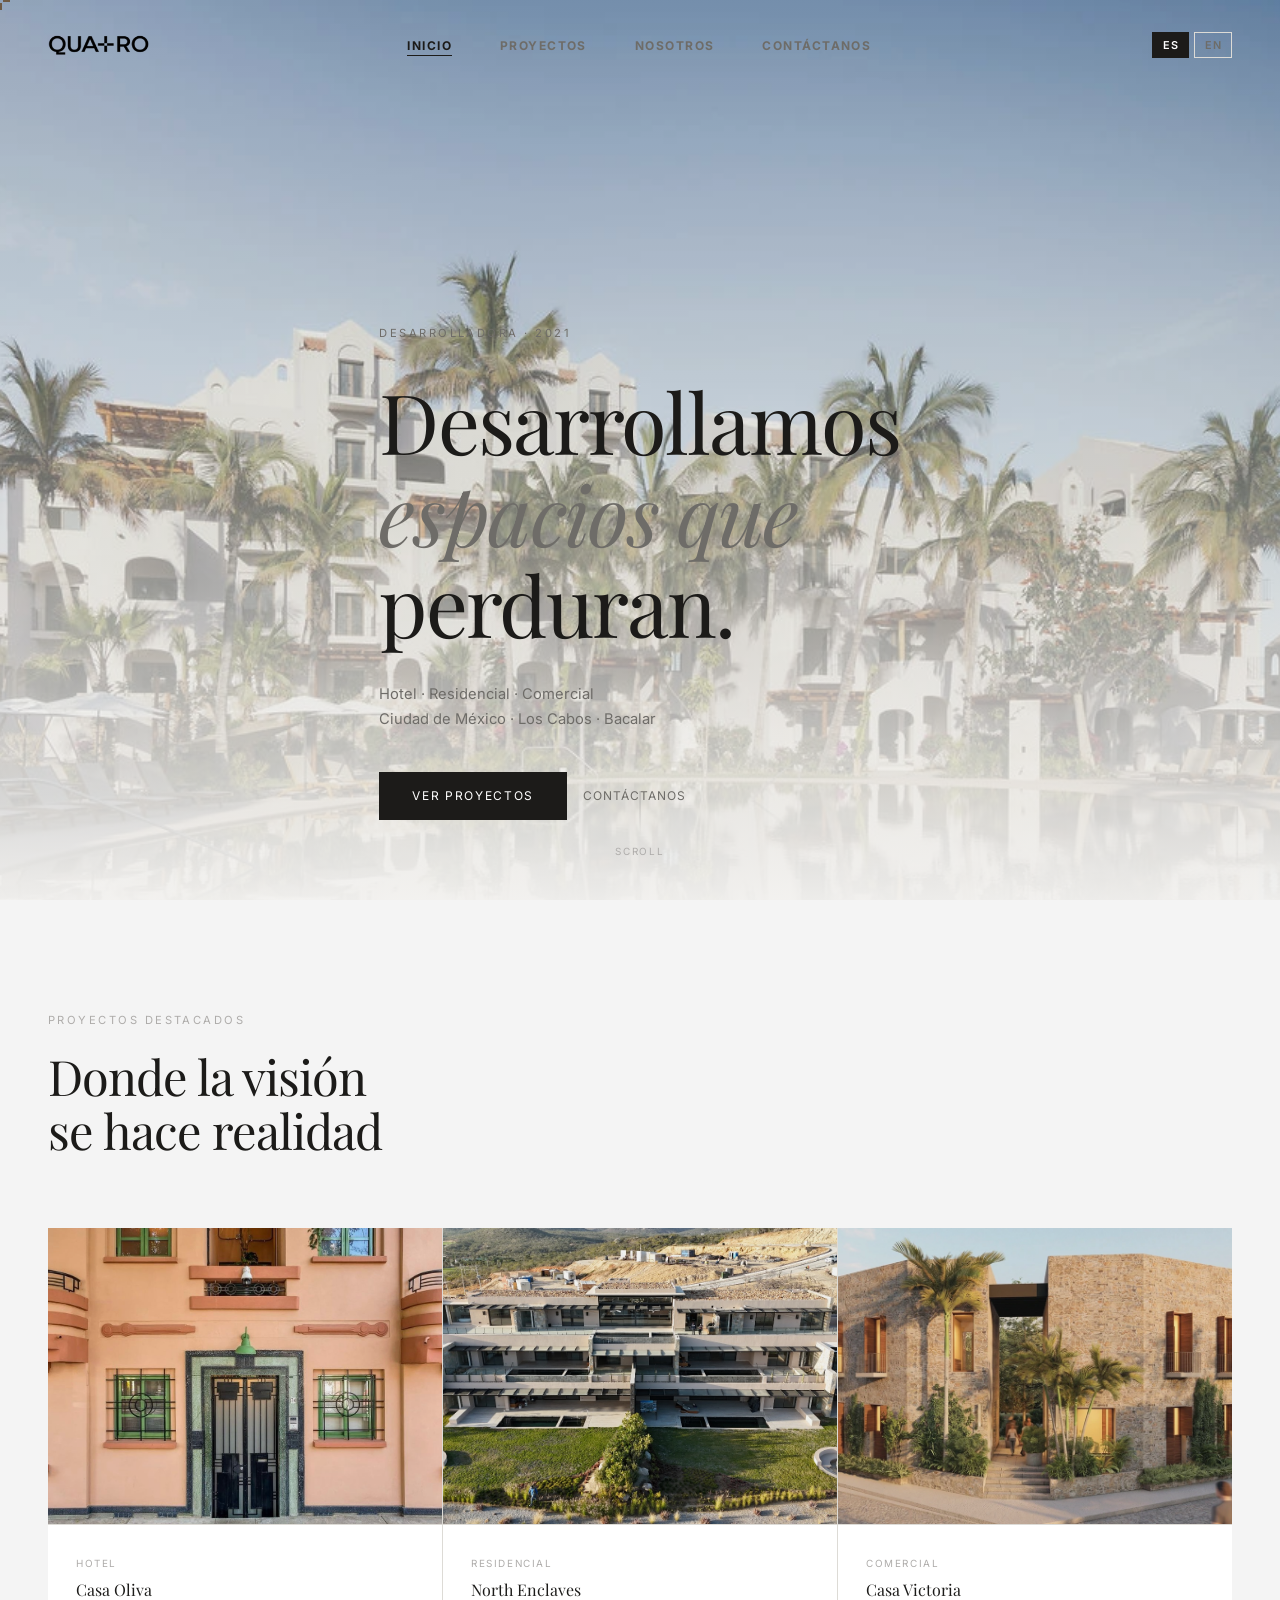
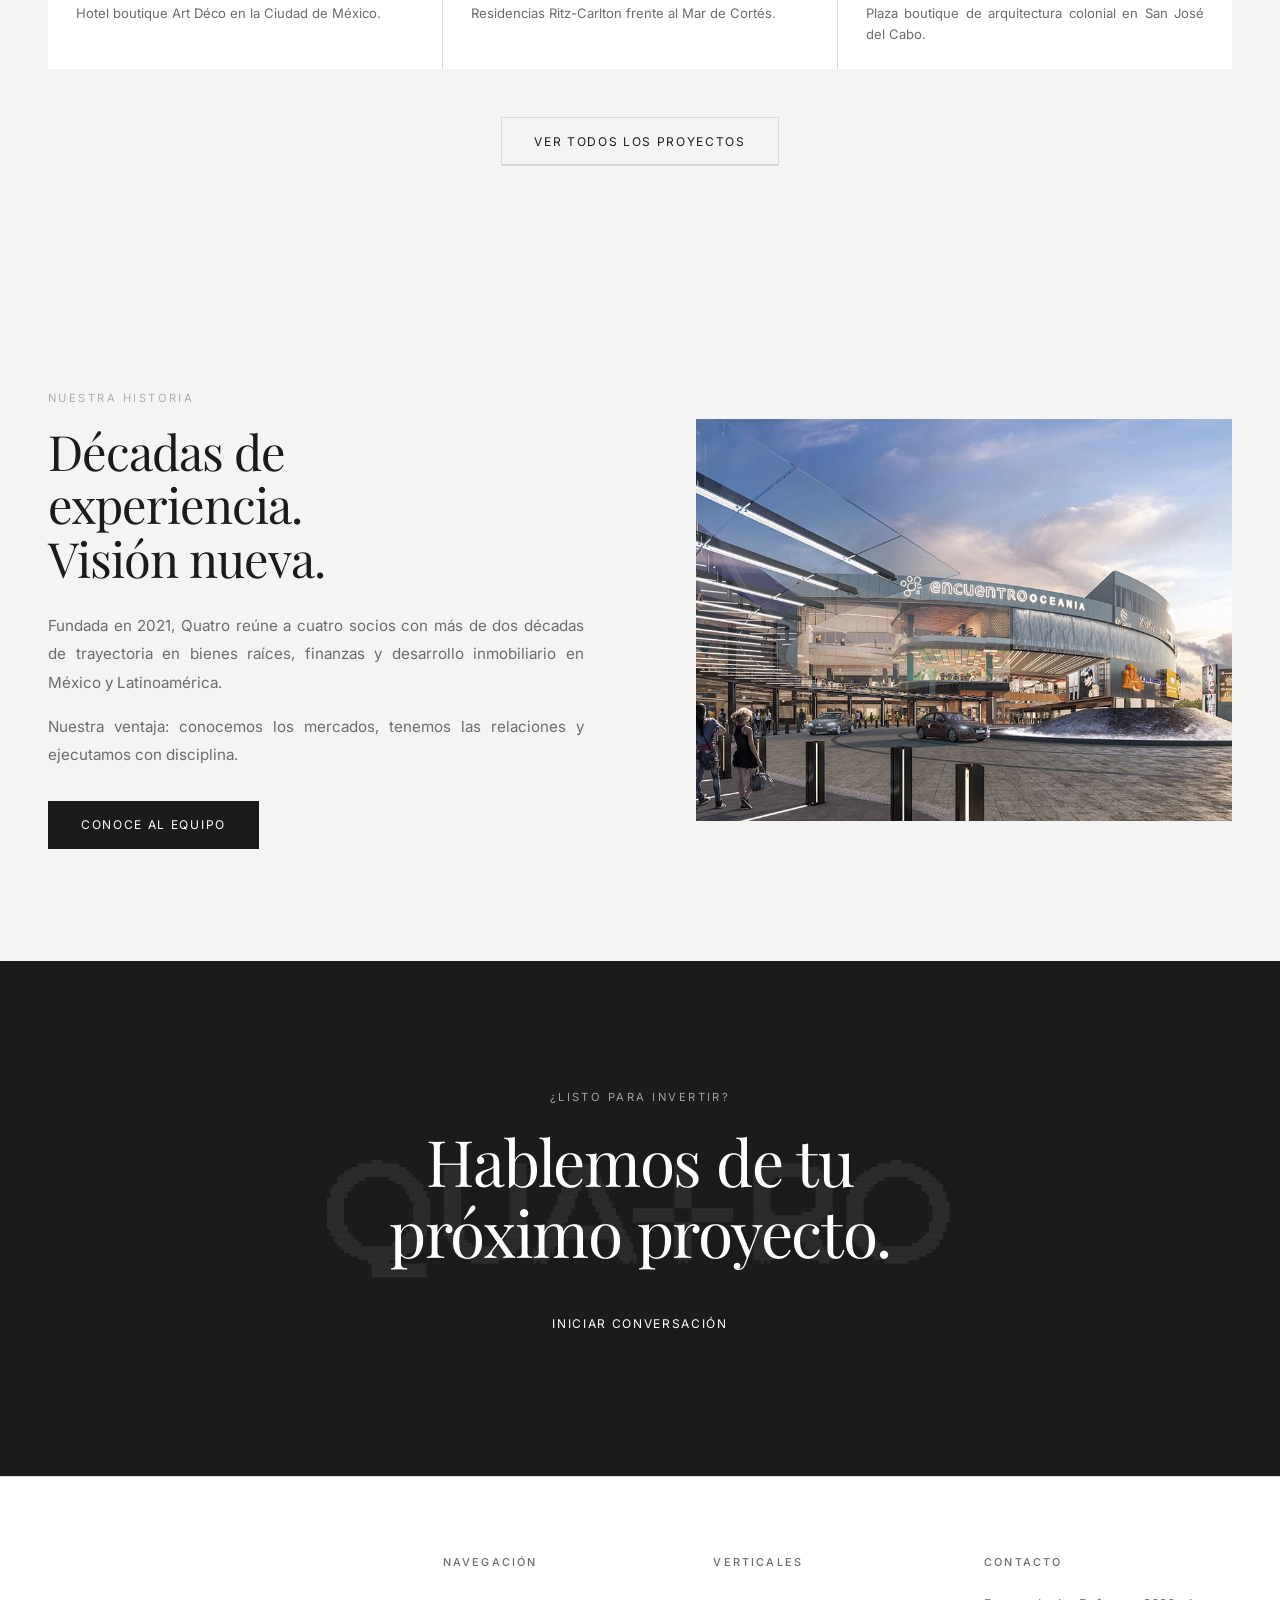
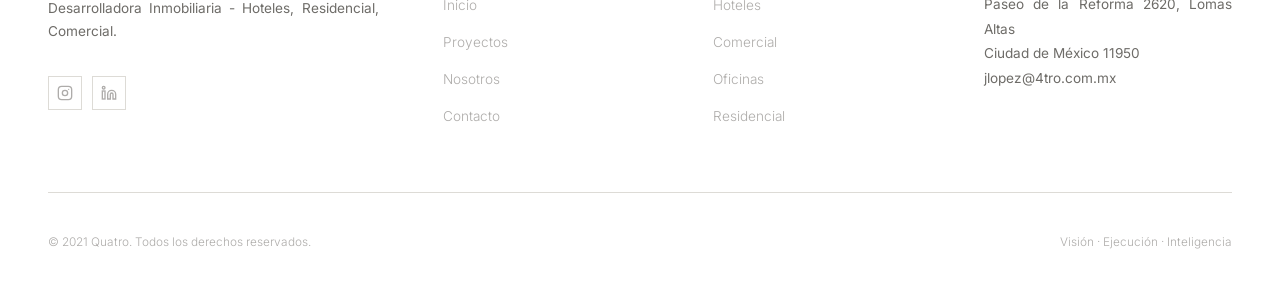
==== commit c6593c70: "Agregar favicon con la cruz del logo Quatro Co-Authored-By: Claude Sonnet 5 <noreply@anthropic.com> " ====
--- a/index.html
+++ b/index.html
@@ -9,6 +9,9 @@
   <link rel="preconnect" href="https://fonts.gstatic.com" crossorigin />
   <link href="https://fonts.googleapis.com/css2?family=Playfair+Display:ital,wght@0,400;0,700;1,400;1,700&family=Inter:wght@300;400;500;600&display=swap" rel="stylesheet" />
   <link rel="stylesheet" href="css/styles.css" />
+  <link rel="icon" type="image/svg+xml" href="images/favicon.svg" />
+  <link rel="icon" type="image/png" href="images/favicon-32.png" />
+  <link rel="apple-touch-icon" href="images/favicon-180.png" />
 </head>
 <body>
   <div id="cursor-dot"></div>
--- a/css/styles.css
+++ b/css/styles.css
@@ -45,14 +45,7 @@
   background-size: 100% 100%;
   transition: width 0.3s var(--ease), height 0.3s var(--ease);
 }
-#cursor-ring {
-  position: fixed; z-index: 10000; pointer-events: none;
-  width: 32px; height: 32px; border-radius: 50%;
-  border: 1px solid #fff;
-  mix-blend-mode: difference;
-  transform: translate(-50%,-50%);
-  transition: width 0.4s var(--ease), height 0.4s var(--ease), opacity 0.3s;
-}
+#cursor-ring { display: none; }
 #cursor-ring.expand { width: 52px; height: 52px; opacity: 0.5; }
 
 /* ===== TYPOGRAPHY ===== */
@@ -193,14 +186,6 @@
 .nav-links a:hover, .nav-links a.active { color: var(--text); }
 .nav-links a:hover::after, .nav-links a.active::after { width: 100%; }
 
-.nav-cta {
-  font-size: 0.7rem; font-weight: 400; letter-spacing: 0.14em;
-  text-transform: uppercase; color: var(--text);
-  border: 1px solid var(--border); padding: 0.55rem 1.3rem;
-  transition: all 0.3s var(--ease);
-}
-.nav-cta:hover { background: var(--text); color: var(--white); border-color: var(--text); }
-.nav-cta::after { display: none; }
 
 .lang-toggle { display: flex; align-items: center; gap: 0.3rem; margin-left: 1.5rem; }
 .lang-btn {
@@ -390,6 +375,8 @@
 .pillar-card--img .pillar-img { height: 200px; overflow: hidden; flex-shrink: 0; }
 .pillar-card--img .pillar-img img { width: 100%; height: 100%; object-fit: cover; filter: brightness(0.75); display: block; }
 .pillar-card--img .pillar-body { padding: 2rem 2rem 1.5rem; display: flex; flex-direction: column; flex: 1; }
+.pillar-card--photo { padding: 0; overflow: hidden; }
+.pillar-card--photo img { width: 100%; height: 100%; object-fit: cover; display: block; min-height: 200px; }
 .pillar-card:hover { background: #181715; }
 .pillar-num {
   font-family: var(--font-h); font-size: 0.72rem;
